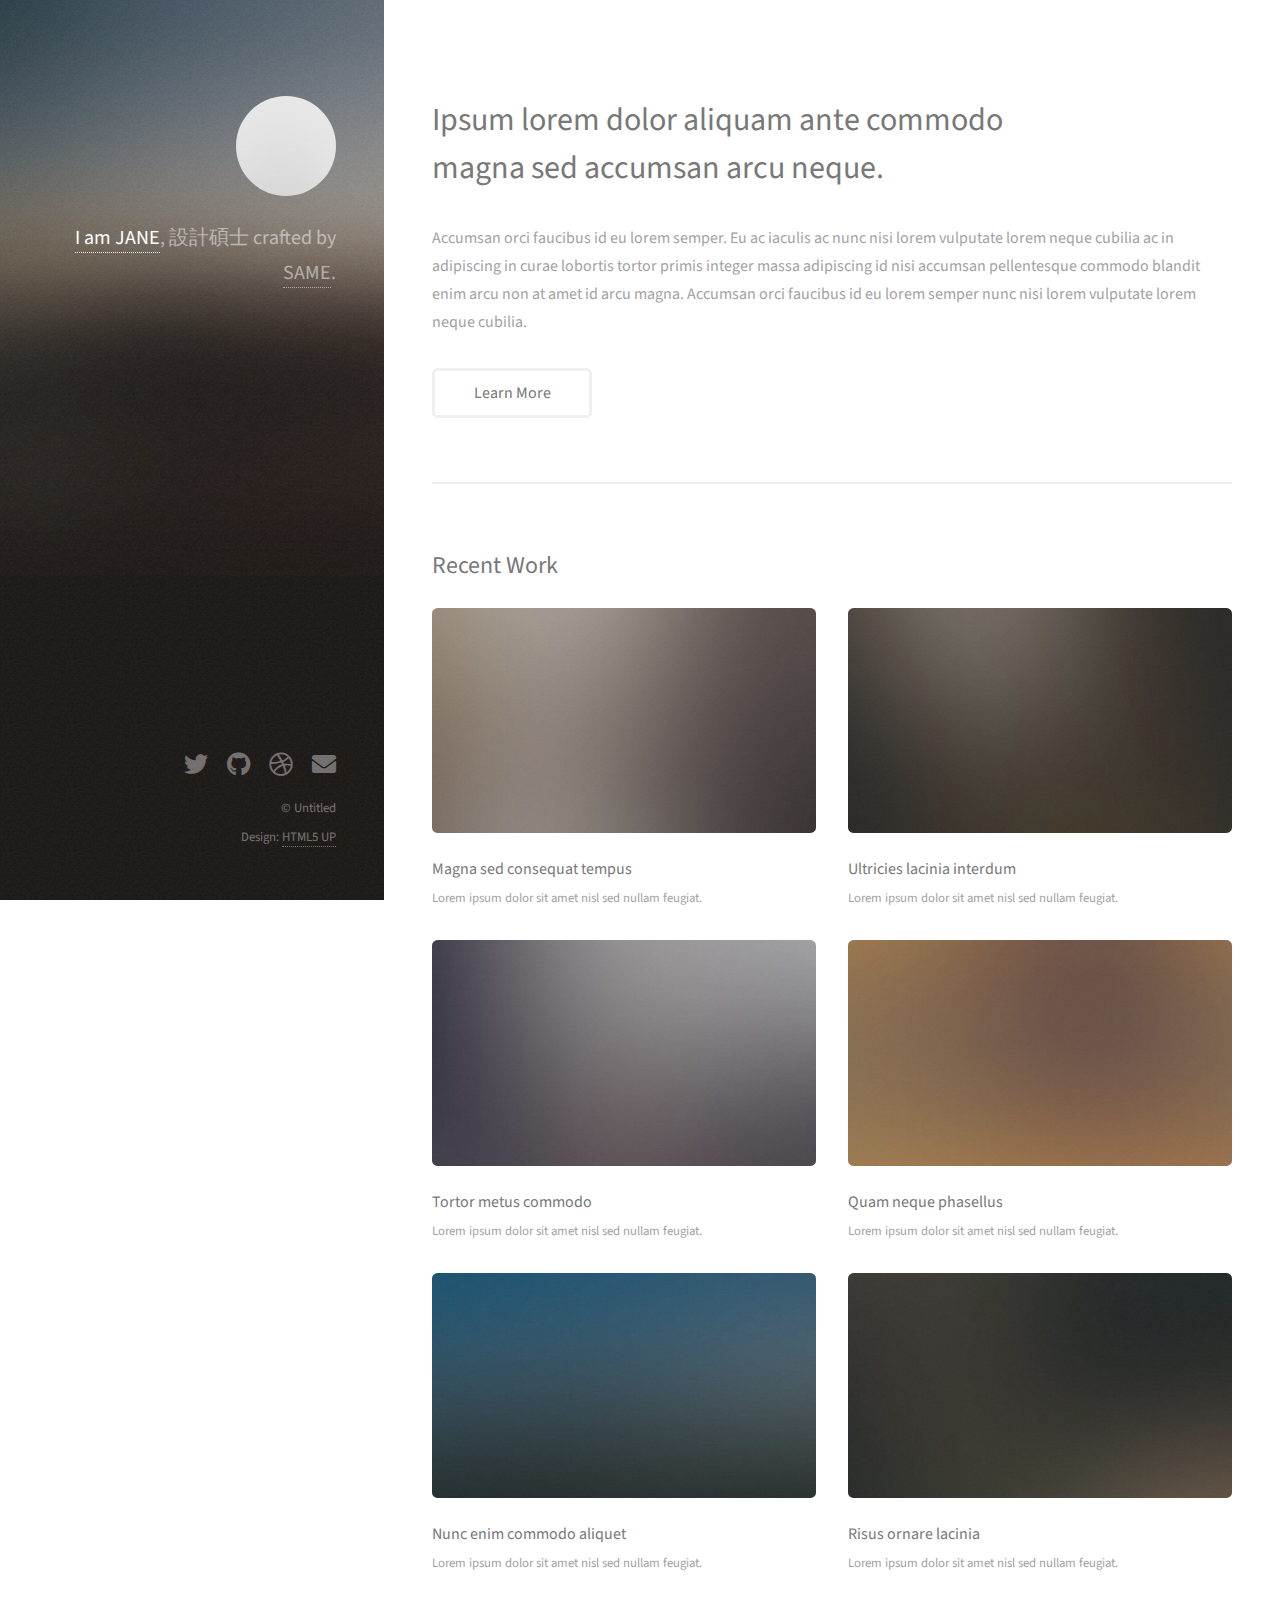
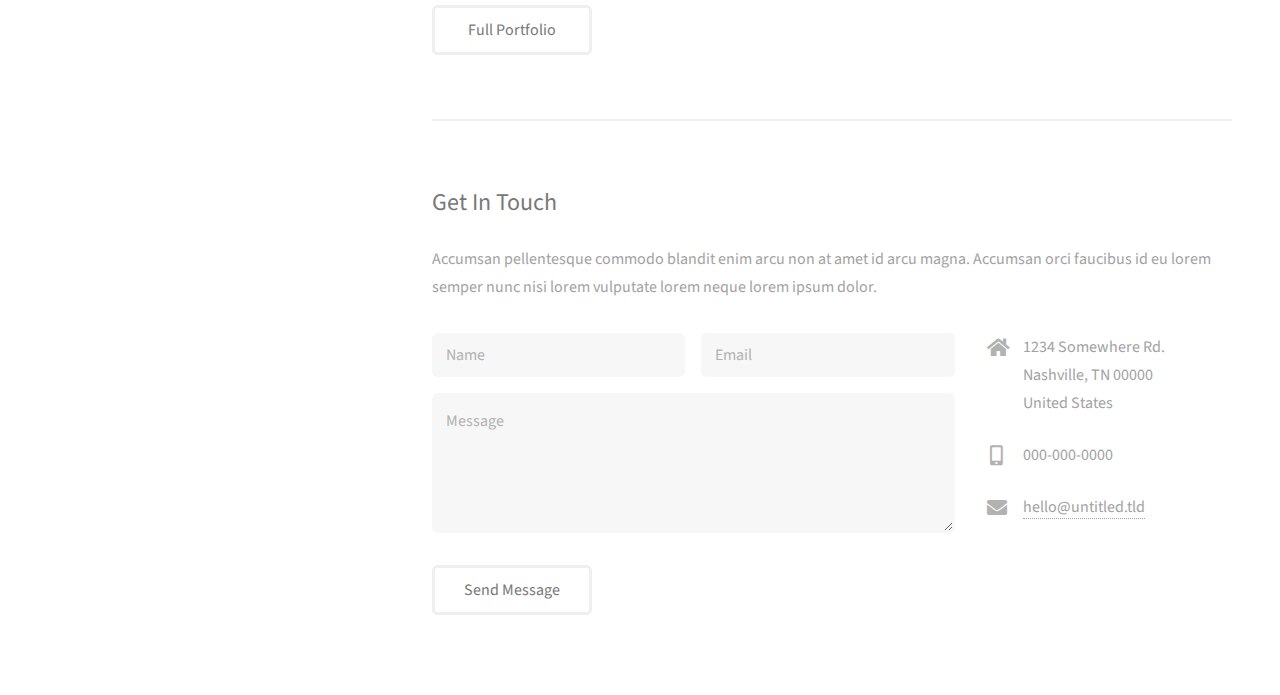
==== 1簡介/index.html @ b6feb7c6 "0620-6" ====
<!DOCTYPE HTML>
<!--
	Strata by HTML5 UP
	html5up.net | @ajlkn
	Free for personal and commercial use under the CCA 3.0 license (html5up.net/license)
-->
<html>
	<head>
		<title>Strata by HTML5 UP</title>
		<meta charset="utf-8" />
		<meta name="viewport" content="width=device-width, initial-scale=1, user-scalable=no" />
		<link rel="stylesheet" href="assets/css/main.css" />
	</head>
	<body class="is-preload">

		<!-- Header -->
			<header id="header">
				<div class="inner">
					<a href="#" class="image avatar"><img src="images/avatar.jpg" alt="" /></a>
					<h1><strong><a href="../1簡介.html">I am JANE</a></strong>, 設計碩士</br>
					
					crafted by <a href="http://html5up.net">SAME</a>.</h1>
				</div>
			</header>

		<!-- Main -->
			<div id="main">

				<!-- One -->
					<section id="one">
						<header class="major">
							<h2>Ipsum lorem dolor aliquam ante commodo<br />
							magna sed accumsan arcu neque.</h2>
						</header>
						<p>Accumsan orci faucibus id eu lorem semper. Eu ac iaculis ac nunc nisi lorem vulputate lorem neque cubilia ac in adipiscing in curae lobortis tortor primis integer massa adipiscing id nisi accumsan pellentesque commodo blandit enim arcu non at amet id arcu magna. Accumsan orci faucibus id eu lorem semper nunc nisi lorem vulputate lorem neque cubilia.</p>
						<ul class="actions">
							<li><a href="#" class="button">Learn More</a></li>
						</ul>
					</section>

				<!-- Two -->
					<section id="two">
						<h2>Recent Work</h2>
						<div class="row">
							<article class="col-6 col-12-xsmall work-item">
								<a href="images/fulls/01.jpg" class="image fit thumb"><img src="images/thumbs/01.jpg" alt="" /></a>
								<h3>Magna sed consequat tempus</h3>
								<p>Lorem ipsum dolor sit amet nisl sed nullam feugiat.</p>
							</article>
							<article class="col-6 col-12-xsmall work-item">
								<a href="images/fulls/02.jpg" class="image fit thumb"><img src="images/thumbs/02.jpg" alt="" /></a>
								<h3>Ultricies lacinia interdum</h3>
								<p>Lorem ipsum dolor sit amet nisl sed nullam feugiat.</p>
							</article>
							<article class="col-6 col-12-xsmall work-item">
								<a href="images/fulls/03.jpg" class="image fit thumb"><img src="images/thumbs/03.jpg" alt="" /></a>
								<h3>Tortor metus commodo</h3>
								<p>Lorem ipsum dolor sit amet nisl sed nullam feugiat.</p>
							</article>
							<article class="col-6 col-12-xsmall work-item">
								<a href="images/fulls/04.jpg" class="image fit thumb"><img src="images/thumbs/04.jpg" alt="" /></a>
								<h3>Quam neque phasellus</h3>
								<p>Lorem ipsum dolor sit amet nisl sed nullam feugiat.</p>
							</article>
							<article class="col-6 col-12-xsmall work-item">
								<a href="images/fulls/05.jpg" class="image fit thumb"><img src="images/thumbs/05.jpg" alt="" /></a>
								<h3>Nunc enim commodo aliquet</h3>
								<p>Lorem ipsum dolor sit amet nisl sed nullam feugiat.</p>
							</article>
							<article class="col-6 col-12-xsmall work-item">
								<a href="images/fulls/06.jpg" class="image fit thumb"><img src="images/thumbs/06.jpg" alt="" /></a>
								<h3>Risus ornare lacinia</h3>
								<p>Lorem ipsum dolor sit amet nisl sed nullam feugiat.</p>
							</article>
						</div>
						<ul class="actions">
							<li><a href="#" class="button">Full Portfolio</a></li>
						</ul>
					</section>

				<!-- Three -->
					<section id="three">
						<h2>Get In Touch</h2>
						<p>Accumsan pellentesque commodo blandit enim arcu non at amet id arcu magna. Accumsan orci faucibus id eu lorem semper nunc nisi lorem vulputate lorem neque lorem ipsum dolor.</p>
						<div class="row">
							<div class="col-8 col-12-small">
								<form method="post" action="#">
									<div class="row gtr-uniform gtr-50">
										<div class="col-6 col-12-xsmall"><input type="text" name="name" id="name" placeholder="Name" /></div>
										<div class="col-6 col-12-xsmall"><input type="email" name="email" id="email" placeholder="Email" /></div>
										<div class="col-12"><textarea name="message" id="message" placeholder="Message" rows="4"></textarea></div>
									</div>
								</form>
								<ul class="actions">
									<li><input type="submit" value="Send Message" /></li>
								</ul>
							</div>
							<div class="col-4 col-12-small">
								<ul class="labeled-icons">
									<li>
										<h3 class="icon solid fa-home"><span class="label">Address</span></h3>
										1234 Somewhere Rd.<br />
										Nashville, TN 00000<br />
										United States
									</li>
									<li>
										<h3 class="icon solid fa-mobile-alt"><span class="label">Phone</span></h3>
										000-000-0000
									</li>
									<li>
										<h3 class="icon solid fa-envelope"><span class="label">Email</span></h3>
										<a href="#">hello@untitled.tld</a>
									</li>
								</ul>
							</div>
						</div>
					</section>

				<!-- Four -->
				<!--
					<section id="four">
						<h2>Elements</h2>

						<section>
							<h4>Text</h4>
							<p>This is <b>bold</b> and this is <strong>strong</strong>. This is <i>italic</i> and this is <em>emphasized</em>.
							This is <sup>superscript</sup> text and this is <sub>subscript</sub> text.
							This is <u>underlined</u> and this is code: <code>for (;;) { ... }</code>. Finally, <a href="#">this is a link</a>.</p>
							<hr />
							<header>
								<h4>Heading with a Subtitle</h4>
								<p>Lorem ipsum dolor sit amet nullam id egestas urna aliquam</p>
							</header>
							<p>Nunc lacinia ante nunc ac lobortis. Interdum adipiscing gravida odio porttitor sem non mi integer non faucibus ornare mi ut ante amet placerat aliquet. Volutpat eu sed ante lacinia sapien lorem accumsan varius montes viverra nibh in adipiscing blandit tempus accumsan.</p>
							<header>
								<h5>Heading with a Subtitle</h5>
								<p>Lorem ipsum dolor sit amet nullam id egestas urna aliquam</p>
							</header>
							<p>Nunc lacinia ante nunc ac lobortis. Interdum adipiscing gravida odio porttitor sem non mi integer non faucibus ornare mi ut ante amet placerat aliquet. Volutpat eu sed ante lacinia sapien lorem accumsan varius montes viverra nibh in adipiscing blandit tempus accumsan.</p>
							<hr />
							<h2>Heading Level 2</h2>
							<h3>Heading Level 3</h3>
							<h4>Heading Level 4</h4>
							<h5>Heading Level 5</h5>
							<h6>Heading Level 6</h6>
							<hr />
							<h5>Blockquote</h5>
							<blockquote>Fringilla nisl. Donec accumsan interdum nisi, quis tincidunt felis sagittis eget tempus euismod. Vestibulum ante ipsum primis in faucibus vestibulum. Blandit adipiscing eu felis iaculis volutpat ac adipiscing accumsan faucibus. Vestibulum ante ipsum primis in faucibus lorem ipsum dolor sit amet nullam adipiscing eu felis.</blockquote>
							<h5>Preformatted</h5>
							<pre><code>i = 0;

while (!deck.isInOrder()) {
print 'Iteration ' + i;
deck.shuffle();
i++;
}

print 'It took ' + i + ' iterations to sort the deck.';</code></pre>
						</section>

						<section>
							<h4>Lists</h4>
							<div class="row">
								<div class="col-6 col-12-xsmall">
									<h5>Unordered</h5>
									<ul>
										<li>Dolor pulvinar etiam magna etiam.</li>
										<li>Sagittis adipiscing lorem eleifend.</li>
										<li>Felis enim feugiat dolore viverra.</li>
									</ul>
									<h5>Alternate</h5>
									<ul class="alt">
										<li>Dolor pulvinar etiam magna etiam.</li>
										<li>Sagittis adipiscing lorem eleifend.</li>
										<li>Felis enim feugiat dolore viverra.</li>
									</ul>
								</div>
								<div class="col-6 col-12-xsmall">
									<h5>Ordered</h5>
									<ol>
										<li>Dolor pulvinar etiam magna etiam.</li>
										<li>Etiam vel felis at lorem sed viverra.</li>
										<li>Felis enim feugiat dolore viverra.</li>
										<li>Dolor pulvinar etiam magna etiam.</li>
										<li>Etiam vel felis at lorem sed viverra.</li>
										<li>Felis enim feugiat dolore viverra.</li>
									</ol>
									<h5>Icons</h5>
									<ul class="icons">
										<li><a href="#" class="icon brands fa-twitter"><span class="label">Twitter</span></a></li>
										<li><a href="#" class="icon brands fa-facebook-f"><span class="label">Facebook</span></a></li>
										<li><a href="#" class="icon brands fa-instagram"><span class="label">Instagram</span></a></li>
										<li><a href="#" class="icon brands fa-github"><span class="label">Github</span></a></li>
										<li><a href="#" class="icon brands fa-dribbble"><span class="label">Dribbble</span></a></li>
										<li><a href="#" class="icon brands fa-tumblr"><span class="label">Tumblr</span></a></li>
									</ul>
								</div>
							</div>
							<h5>Actions</h5>
							<ul class="actions">
								<li><a href="#" class="button primary">Default</a></li>
								<li><a href="#" class="button">Default</a></li>
							</ul>
							<ul class="actions small">
								<li><a href="#" class="button primary small">Small</a></li>
								<li><a href="#" class="button small">Small</a></li>
							</ul>
							<div class="row">
								<div class="col-6 col-12-small">
									<ul class="actions stacked">
										<li><a href="#" class="button primary">Default</a></li>
										<li><a href="#" class="button">Default</a></li>
									</ul>
								</div>
								<div class="col-6 col-12-small">
									<ul class="actions stacked">
										<li><a href="#" class="button primary small">Small</a></li>
										<li><a href="#" class="button small">Small</a></li>
									</ul>
								</div>
								<div class="col-6 col-12-small">
									<ul class="actions stacked">
										<li><a href="#" class="button primary fit">Default</a></li>
										<li><a href="#" class="button fit">Default</a></li>
									</ul>
								</div>
								<div class="col-6 col-12-small">
									<ul class="actions stacked">
										<li><a href="#" class="button primary small fit">Small</a></li>
										<li><a href="#" class="button small fit">Small</a></li>
									</ul>
								</div>
							</div>
						</section>

						<section>
							<h4>Table</h4>
							<h5>Default</h5>
							<div class="table-wrapper">
								<table>
									<thead>
										<tr>
											<th>Name</th>
											<th>Description</th>
											<th>Price</th>
										</tr>
									</thead>
									<tbody>
										<tr>
											<td>Item One</td>
											<td>Ante turpis integer aliquet porttitor.</td>
											<td>29.99</td>
										</tr>
										<tr>
											<td>Item Two</td>
											<td>Vis ac commodo adipiscing arcu aliquet.</td>
											<td>19.99</td>
										</tr>
										<tr>
											<td>Item Three</td>
											<td> Morbi faucibus arcu accumsan lorem.</td>
											<td>29.99</td>
										</tr>
										<tr>
											<td>Item Four</td>
											<td>Vitae integer tempus condimentum.</td>
											<td>19.99</td>
										</tr>
										<tr>
											<td>Item Five</td>
											<td>Ante turpis integer aliquet porttitor.</td>
											<td>29.99</td>
										</tr>
									</tbody>
									<tfoot>
										<tr>
											<td colspan="2"></td>
											<td>100.00</td>
										</tr>
									</tfoot>
								</table>
							</div>

							<h5>Alternate</h5>
							<div class="table-wrapper">
								<table class="alt">
									<thead>
										<tr>
											<th>Name</th>
											<th>Description</th>
											<th>Price</th>
										</tr>
									</thead>
									<tbody>
										<tr>
											<td>Item One</td>
											<td>Ante turpis integer aliquet porttitor.</td>
											<td>29.99</td>
										</tr>
										<tr>
											<td>Item Two</td>
											<td>Vis ac commodo adipiscing arcu aliquet.</td>
											<td>19.99</td>
										</tr>
										<tr>
											<td>Item Three</td>
											<td> Morbi faucibus arcu accumsan lorem.</td>
											<td>29.99</td>
										</tr>
										<tr>
											<td>Item Four</td>
											<td>Vitae integer tempus condimentum.</td>
											<td>19.99</td>
										</tr>
										<tr>
											<td>Item Five</td>
											<td>Ante turpis integer aliquet porttitor.</td>
											<td>29.99</td>
										</tr>
									</tbody>
									<tfoot>
										<tr>
											<td colspan="2"></td>
											<td>100.00</td>
										</tr>
									</tfoot>
								</table>
							</div>
						</section>

						<section>
							<h4>Buttons</h4>
							<ul class="actions">
								<li><a href="#" class="button primary">Primary</a></li>
								<li><a href="#" class="button">Default</a></li>
							</ul>
							<ul class="actions">
								<li><a href="#" class="button large">Large</a></li>
								<li><a href="#" class="button">Default</a></li>
								<li><a href="#" class="button small">Small</a></li>
							</ul>
							<ul class="actions fit">
								<li><a href="#" class="button primary fit">Fit</a></li>
								<li><a href="#" class="button fit">Fit</a></li>
							</ul>
							<ul class="actions fit small">
								<li><a href="#" class="button primary fit small">Fit + Small</a></li>
								<li><a href="#" class="button fit small">Fit + Small</a></li>
							</ul>
							<ul class="actions">
								<li><a href="#" class="button primary icon solid fa-download">Icon</a></li>
								<li><a href="#" class="button icon solid fa-download">Icon</a></li>
							</ul>
							<ul class="actions">
								<li><span class="button primary disabled">Primary</span></li>
								<li><span class="button disabled">Default</span></li>
							</ul>
						</section>

						<section>
							<h4>Form</h4>
							<form method="post" action="#">
								<div class="row gtr-uniform gtr-50">
									<div class="col-6 col-12-xsmall">
										<input type="text" name="demo-name" id="demo-name" value="" placeholder="Name" />
									</div>
									<div class="col-6 col-12-xsmall">
										<input type="email" name="demo-email" id="demo-email" value="" placeholder="Email" />
									</div>
									<div class="col-12">
										<select name="demo-category" id="demo-category">
											<option value="">- Category -</option>
											<option value="1">Manufacturing</option>
											<option value="1">Shipping</option>
											<option value="1">Administration</option>
											<option value="1">Human Resources</option>
										</select>
									</div>
									<div class="col-4 col-12-small">
										<input type="radio" id="demo-priority-low" name="demo-priority" checked>
										<label for="demo-priority-low">Low Priority</label>
									</div>
									<div class="col-4 col-12-small">
										<input type="radio" id="demo-priority-normal" name="demo-priority">
										<label for="demo-priority-normal">Normal Priority</label>
									</div>
									<div class="col-4 col-12-small">
										<input type="radio" id="demo-priority-high" name="demo-priority">
										<label for="demo-priority-high">High Priority</label>
									</div>
									<div class="col-6 col-12-small">
										<input type="checkbox" id="demo-copy" name="demo-copy">
										<label for="demo-copy">Email me a copy of this message</label>
									</div>
									<div class="col-6 col-12-small">
										<input type="checkbox" id="demo-human" name="demo-human" checked>
										<label for="demo-human">I am a human and not a robot</label>
									</div>
									<div class="col-12">
										<textarea name="demo-message" id="demo-message" placeholder="Enter your message" rows="6"></textarea>
									</div>
									<div class="col-12">
										<ul class="actions">
											<li><input type="submit" value="Send Message" class="primary" /></li>
											<li><input type="reset" value="Reset" /></li>
										</ul>
									</div>
								</div>
							</form>
						</section>

						<section>
							<h4>Image</h4>
							<h5>Fit</h5>
							<div class="box alt">
								<div class="row gtr-50 gtr-uniform">
									<div class="col-12"><span class="image fit"><img src="images/fulls/05.jpg" alt="" /></span></div>
									<div class="col-4"><span class="image fit"><img src="images/thumbs/01.jpg" alt="" /></span></div>
									<div class="col-4"><span class="image fit"><img src="images/thumbs/02.jpg" alt="" /></span></div>
									<div class="col-4"><span class="image fit"><img src="images/thumbs/03.jpg" alt="" /></span></div>
									<div class="col-4"><span class="image fit"><img src="images/thumbs/04.jpg" alt="" /></span></div>
									<div class="col-4"><span class="image fit"><img src="images/thumbs/05.jpg" alt="" /></span></div>
									<div class="col-4"><span class="image fit"><img src="images/thumbs/06.jpg" alt="" /></span></div>
									<div class="col-4"><span class="image fit"><img src="images/thumbs/03.jpg" alt="" /></span></div>
									<div class="col-4"><span class="image fit"><img src="images/thumbs/02.jpg" alt="" /></span></div>
									<div class="col-4"><span class="image fit"><img src="images/thumbs/01.jpg" alt="" /></span></div>
								</div>
							</div>
							<h5>Left &amp; Right</h5>
							<p><span class="image left"><img src="images/avatar.jpg" alt="" /></span>Fringilla nisl. Donec accumsan interdum nisi, quis tincidunt felis sagittis eget. tempus euismod. Vestibulum ante ipsum primis in faucibus vestibulum. Blandit adipiscing eu felis iaculis volutpat ac adipiscing accumsan eu faucibus. Integer ac pellentesque praesent tincidunt felis sagittis eget. tempus euismod. Vestibulum ante ipsum primis in faucibus vestibulum. Blandit adipiscing eu felis iaculis volutpat ac adipiscing accumsan eu faucibus. Integer ac pellentesque praesent. Donec accumsan interdum nisi, quis tincidunt felis sagittis eget. tempus euismod. Vestibulum ante ipsum primis in faucibus vestibulum. Blandit adipiscing eu felis iaculis volutpat ac adipiscing accumsan eu faucibus. Integer ac pellentesque praesent tincidunt felis sagittis eget. tempus euismod. Vestibulum ante ipsum primis in faucibus vestibulum. Blandit adipiscing eu felis iaculis volutpat ac adipiscing accumsan eu faucibus. Integer ac pellentesque praesent.</p>
							<p><span class="image right"><img src="images/avatar.jpg" alt="" /></span>Fringilla nisl. Donec accumsan interdum nisi, quis tincidunt felis sagittis eget. tempus euismod. Vestibulum ante ipsum primis in faucibus vestibulum. Blandit adipiscing eu felis iaculis volutpat ac adipiscing accumsan eu faucibus. Integer ac pellentesque praesent tincidunt felis sagittis eget. tempus euismod. Vestibulum ante ipsum primis in faucibus vestibulum. Blandit adipiscing eu felis iaculis volutpat ac adipiscing accumsan eu faucibus. Integer ac pellentesque praesent. Donec accumsan interdum nisi, quis tincidunt felis sagittis eget. tempus euismod. Vestibulum ante ipsum primis in faucibus vestibulum. Blandit adipiscing eu felis iaculis volutpat ac adipiscing accumsan eu faucibus. Integer ac pellentesque praesent tincidunt felis sagittis eget. tempus euismod. Vestibulum ante ipsum primis in faucibus vestibulum. Blandit adipiscing eu felis iaculis volutpat ac adipiscing accumsan eu faucibus. Integer ac pellentesque praesent.</p>
						</section>

					</section>
				-->

			</div>

		<!-- Footer -->
			<footer id="footer">
				<div class="inner">
					<ul class="icons">
						<li><a href="#" class="icon brands fa-twitter"><span class="label">Twitter</span></a></li>
						<li><a href="#" class="icon brands fa-github"><span class="label">Github</span></a></li>
						<li><a href="#" class="icon brands fa-dribbble"><span class="label">Dribbble</span></a></li>
						<li><a href="#" class="icon solid fa-envelope"><span class="label">Email</span></a></li>
					</ul>
					<ul class="copyright">
						<li>&copy; Untitled</li><li>Design: <a href="http://html5up.net">HTML5 UP</a></li>
					</ul>
				</div>
			</footer>

		<!-- Scripts -->
			<script src="assets/js/jquery.min.js"></script>
			<script src="assets/js/jquery.poptrox.min.js"></script>
			<script src="assets/js/browser.min.js"></script>
			<script src="assets/js/breakpoints.min.js"></script>
			<script src="assets/js/util.js"></script>
			<script src="assets/js/main.js"></script>

	</body>
</html>
---- 1簡介/assets/css/main.css ----
@import url("fontawesome-all.min.css");
@import url("https://fonts.googleapis.com/css?family=Source+Sans+Pro:400,400italic");

/*
	Strata by HTML5 UP
	html5up.net | @ajlkn
	Free for personal and commercial use under the CCA 3.0 license (html5up.net/license)
*/

html, body, div, span, applet, object,
iframe, h1, h2, h3, h4, h5, h6, p, blockquote,
pre, a, abbr, acronym, address, big, cite,
code, del, dfn, em, img, ins, kbd, q, s, samp,
small, strike, strong, sub, sup, tt, var, b,
u, i, center, dl, dt, dd, ol, ul, li, fieldset,
form, label, legend, table, caption, tbody,
tfoot, thead, tr, th, td, article, aside,
canvas, details, embed, figure, figcaption,
footer, header, hgroup, menu, nav, output, ruby,
section, summary, time, mark, audio, video {
	margin: 0;
	padding: 0;
	border: 0;
	font-size: 100%;
	font: inherit;
	vertical-align: baseline;}

article, aside, details, figcaption, figure,
footer, header, hgroup, menu, nav, section {
	display: block;}

body {
	line-height: 1;
}

ol, ul {
	list-style: none;
}

blockquote, q {
	quotes: none;
}

	blockquote:before, blockquote:after, q:before, q:after {
		content: '';
		content: none;
	}

table {
	border-collapse: collapse;
	border-spacing: 0;
}

body {
	-webkit-text-size-adjust: none;
}

mark {
	background-color: transparent;
	color: inherit;
}

input::-moz-focus-inner {
	border: 0;
	padding: 0;
}

input, select, textarea {
	-moz-appearance: none;
	-webkit-appearance: none;
	-ms-appearance: none;
	appearance: none;
}

/* Basic */

	html {
		box-sizing: border-box;
	}

	*, *:before, *:after {
		box-sizing: inherit;
	}

	body {
		background: #fff;
	}

		body.is-preload *, body.is-preload *:before, body.is-preload *:after {
			-moz-animation: none !important;
			-webkit-animation: none !important;
			-ms-animation: none !important;
			animation: none !important;
			-moz-transition: none !important;
			-webkit-transition: none !important;
			-ms-transition: none !important;
			transition: none !important;
		}

	body, input, select, textarea {
		color: #a2a2a2;
		font-family: "Source Sans Pro", Helvetica, sans-serif;
		font-size: 16pt;
		font-weight: 400;
		line-height: 1.75em;
	}

	a {
		-moz-transition: color 0.2s ease-in-out, border-color 0.2s ease-in-out;
		-webkit-transition: color 0.2s ease-in-out, border-color 0.2s ease-in-out;
		-ms-transition: color 0.2s ease-in-out, border-color 0.2s ease-in-out;
		transition: color 0.2s ease-in-out, border-color 0.2s ease-in-out;
		border-bottom: dotted 1px;
		color: #49bf9d;
		text-decoration: none;
	}

		a:hover {
			border-bottom-color: transparent;
			color: #49bf9d !important;
			text-decoration: none;
		}

	strong, b {
		color: #787878;
		font-weight: 400;
	}

	em, i {
		font-style: italic;
	}

	p {
		margin: 0 0 2em 0;
	}

	h1, h2, h3, h4, h5, h6 {
		color: #787878;
		font-weight: 400;
		line-height: 1em;
		margin: 0 0 1em 0;
	}

		h1 a, h2 a, h3 a, h4 a, h5 a, h6 a {
			color: inherit;
			text-decoration: none;
		}

	h1 {
		font-size: 2em;
		line-height: 1.5em;
	}

	h2 {
		font-size: 1.5em;
		line-height: 1.5em;
	}

	h3 {
		font-size: 1.25em;
		line-height: 1.5em;
	}

	h4 {
		font-size: 1.1em;
		line-height: 1.5em;
	}

	h5 {
		font-size: 0.9em;
		line-height: 1.5em;
	}

	h6 {
		font-size: 0.7em;
		line-height: 1.5em;
	}

	sub {
		font-size: 0.8em;
		position: relative;
		top: 0.5em;
	}

	sup {
		font-size: 0.8em;
		position: relative;
		top: -0.5em;
	}

	hr {
		border: 0;
		border-bottom: solid 2px #efefef;
		margin: 2em 0;
	}

		hr.major {
			margin: 3em 0;
		}

	blockquote {
		border-left: solid 6px #efefef;
		font-style: italic;
		margin: 0 0 2em 0;
		padding: 0.5em 0 0.5em 1.5em;
	}

	code {
		background: #f7f7f7;
		border-radius: 0.35em;
		border: solid 2px #efefef;
		font-family: "Courier New", monospace;
		font-size: 0.9em;
		margin: 0 0.25em;
		padding: 0.25em 0.65em;
	}

	pre {
		-webkit-overflow-scrolling: touch;
		font-family: "Courier New", monospace;
		font-size: 0.9em;
		margin: 0 0 2em 0;
	}

		pre code {
			display: block;
			line-height: 1.75em;
			padding: 1em 1.5em;
			overflow-x: auto;
		}

	.align-left {
		text-align: left;
	}

	.align-center {
		text-align: center;
	}

	.align-right {
		text-align: right;
	}

/* Container */

	.container {
		margin: 0 auto;
		max-width: calc(100% - 4em);
		width: 100%;
	}

		.container.xsmall {
			width: 25%;
		}

		.container.small {
			width: 50%;
		}

		.container.medium {
			width: 75%;
		}

		.container.large {
			width: 125%;
		}

		.container.xlarge {
			width: 150%;
		}

		.container.max {
			width: 100%;
		}

		@media screen and (max-width: 980px) {

			.container {
				width: 100% !important;
				max-width: 100% !important;
			}

		}

		@media screen and (max-width: 480px) {

			.container {
				max-width: calc(100% - 3em);
			}

		}

/* Row */

	.row {
		display: flex;
		flex-wrap: wrap;
		box-sizing: border-box;
		align-items: stretch;
	}

		.row > * {
			box-sizing: border-box;
		}

		.row.gtr-uniform > * > :last-child {
			margin-bottom: 0;
		}

		.row.aln-left {
			justify-content: flex-start;
		}

		.row.aln-center {
			justify-content: center;
		}

		.row.aln-right {
			justify-content: flex-end;
		}

		.row.aln-top {
			align-items: flex-start;
		}

		.row.aln-middle {
			align-items: center;
		}

		.row.aln-bottom {
			align-items: flex-end;
		}

		.row > .imp {
			order: -1;
		}

		.row > .col-1 {
			width: 8.33333%;
		}

		.row > .off-1 {
			margin-left: 8.33333%;
		}

		.row > .col-2 {
			width: 16.66667%;
		}

		.row > .off-2 {
			margin-left: 16.66667%;
		}

		.row > .col-3 {
			width: 25%;
		}

		.row > .off-3 {
			margin-left: 25%;
		}

		.row > .col-4 {
			width: 33.33333%;
		}

		.row > .off-4 {
			margin-left: 33.33333%;
		}

		.row > .col-5 {
			width: 41.66667%;
		}

		.row > .off-5 {
			margin-left: 41.66667%;
		}

		.row > .col-6 {
			width: 50%;
		}

		.row > .off-6 {
			margin-left: 50%;
		}

		.row > .col-7 {
			width: 58.33333%;
		}

		.row > .off-7 {
			margin-left: 58.33333%;
		}

		.row > .col-8 {
			width: 66.66667%;
		}

		.row > .off-8 {
			margin-left: 66.66667%;
		}

		.row > .col-9 {
			width: 75%;
		}

		.row > .off-9 {
			margin-left: 75%;
		}

		.row > .col-10 {
			width: 83.33333%;
		}

		.row > .off-10 {
			margin-left: 83.33333%;
		}

		.row > .col-11 {
			width: 91.66667%;
		}

		.row > .off-11 {
			margin-left: 91.66667%;
		}

		.row > .col-12 {
			width: 100%;
		}

		.row > .off-12 {
			margin-left: 100%;
		}

		.row.gtr-0 {
			margin-top: 0;
			margin-left: 0em;
		}

			.row.gtr-0 > * {
				padding: 0 0 0 0em;
			}

			.row.gtr-0.gtr-uniform {
				margin-top: 0em;
			}

				.row.gtr-0.gtr-uniform > * {
					padding-top: 0em;
				}

		.row.gtr-25 {
			margin-top: 0;
			margin-left: -0.625em;
		}

			.row.gtr-25 > * {
				padding: 0 0 0 0.625em;
			}

			.row.gtr-25.gtr-uniform {
				margin-top: -0.625em;
			}

				.row.gtr-25.gtr-uniform > * {
					padding-top: 0.625em;
				}

		.row.gtr-50 {
			margin-top: 0;
			margin-left: -1.25em;
		}

			.row.gtr-50 > * {
				padding: 0 0 0 1.25em;
			}

			.row.gtr-50.gtr-uniform {
				margin-top: -1.25em;
			}

				.row.gtr-50.gtr-uniform > * {
					padding-top: 1.25em;
				}

		.row {
			margin-top: 0;
			margin-left: -2.5em;
		}

			.row > * {
				padding: 0 0 0 2.5em;
			}

			.row.gtr-uniform {
				margin-top: -2.5em;
			}

				.row.gtr-uniform > * {
					padding-top: 2.5em;
				}

		.row.gtr-150 {
			margin-top: 0;
			margin-left: -3.75em;
		}

			.row.gtr-150 > * {
				padding: 0 0 0 3.75em;
			}

			.row.gtr-150.gtr-uniform {
				margin-top: -3.75em;
			}

				.row.gtr-150.gtr-uniform > * {
					padding-top: 3.75em;
				}

		.row.gtr-200 {
			margin-top: 0;
			margin-left: -5em;
		}

			.row.gtr-200 > * {
				padding: 0 0 0 5em;
			}

			.row.gtr-200.gtr-uniform {
				margin-top: -5em;
			}

				.row.gtr-200.gtr-uniform > * {
					padding-top: 5em;
				}

		@media screen and (max-width: 1800px) {

			.row {
				display: flex;
				flex-wrap: wrap;
				box-sizing: border-box;
				align-items: stretch;
			}

				.row > * {
					box-sizing: border-box;
				}

				.row.gtr-uniform > * > :last-child {
					margin-bottom: 0;
				}

				.row.aln-left {
					justify-content: flex-start;
				}

				.row.aln-center {
					justify-content: center;
				}

				.row.aln-right {
					justify-content: flex-end;
				}

				.row.aln-top {
					align-items: flex-start;
				}

				.row.aln-middle {
					align-items: center;
				}

				.row.aln-bottom {
					align-items: flex-end;
				}

				.row > .imp-xlarge {
					order: -1;
				}

				.row > .col-1-xlarge {
					width: 8.33333%;
				}

				.row > .off-1-xlarge {
					margin-left: 8.33333%;
				}

				.row > .col-2-xlarge {
					width: 16.66667%;
				}

				.row > .off-2-xlarge {
					margin-left: 16.66667%;
				}

				.row > .col-3-xlarge {
					width: 25%;
				}

				.row > .off-3-xlarge {
					margin-left: 25%;
				}

				.row > .col-4-xlarge {
					width: 33.33333%;
				}

				.row > .off-4-xlarge {
					margin-left: 33.33333%;
				}

				.row > .col-5-xlarge {
					width: 41.66667%;
				}

				.row > .off-5-xlarge {
					margin-left: 41.66667%;
				}

				.row > .col-6-xlarge {
					width: 50%;
				}

				.row > .off-6-xlarge {
					margin-left: 50%;
				}

				.row > .col-7-xlarge {
					width: 58.33333%;
				}

				.row > .off-7-xlarge {
					margin-left: 58.33333%;
				}

				.row > .col-8-xlarge {
					width: 66.66667%;
				}

				.row > .off-8-xlarge {
					margin-left: 66.66667%;
				}

				.row > .col-9-xlarge {
					width: 75%;
				}

				.row > .off-9-xlarge {
					margin-left: 75%;
				}

				.row > .col-10-xlarge {
					width: 83.33333%;
				}

				.row > .off-10-xlarge {
					margin-left: 83.33333%;
				}

				.row > .col-11-xlarge {
					width: 91.66667%;
				}

				.row > .off-11-xlarge {
					margin-left: 91.66667%;
				}

				.row > .col-12-xlarge {
					width: 100%;
				}

				.row > .off-12-xlarge {
					margin-left: 100%;
				}

				.row.gtr-0 {
					margin-top: 0;
					margin-left: 0em;
				}

					.row.gtr-0 > * {
						padding: 0 0 0 0em;
					}

					.row.gtr-0.gtr-uniform {
						margin-top: 0em;
					}

						.row.gtr-0.gtr-uniform > * {
							padding-top: 0em;
						}

				.row.gtr-25 {
					margin-top: 0;
					margin-left: -0.625em;
				}

					.row.gtr-25 > * {
						padding: 0 0 0 0.625em;
					}

					.row.gtr-25.gtr-uniform {
						margin-top: -0.625em;
					}

						.row.gtr-25.gtr-uniform > * {
							padding-top: 0.625em;
						}

				.row.gtr-50 {
					margin-top: 0;
					margin-left: -1.25em;
				}

					.row.gtr-50 > * {
						padding: 0 0 0 1.25em;
					}

					.row.gtr-50.gtr-uniform {
						margin-top: -1.25em;
					}

						.row.gtr-50.gtr-uniform > * {
							padding-top: 1.25em;
						}

				.row {
					margin-top: 0;
					margin-left: -2.5em;
				}

					.row > * {
						padding: 0 0 0 2.5em;
					}

					.row.gtr-uniform {
						margin-top: -2.5em;
					}

						.row.gtr-uniform > * {
							padding-top: 2.5em;
						}

				.row.gtr-150 {
					margin-top: 0;
					margin-left: -3.75em;
				}

					.row.gtr-150 > * {
						padding: 0 0 0 3.75em;
					}

					.row.gtr-150.gtr-uniform {
						margin-top: -3.75em;
					}

						.row.gtr-150.gtr-uniform > * {
							padding-top: 3.75em;
						}

				.row.gtr-200 {
					margin-top: 0;
					margin-left: -5em;
				}

					.row.gtr-200 > * {
						padding: 0 0 0 5em;
					}

					.row.gtr-200.gtr-uniform {
						margin-top: -5em;
					}

						.row.gtr-200.gtr-uniform > * {
							padding-top: 5em;
						}

		}

		@media screen and (max-width: 1280px) {

			.row {
				display: flex;
				flex-wrap: wrap;
				box-sizing: border-box;
				align-items: stretch;
			}

				.row > * {
					box-sizing: border-box;
				}

				.row.gtr-uniform > * > :last-child {
					margin-bottom: 0;
				}

				.row.aln-left {
					justify-content: flex-start;
				}

				.row.aln-center {
					justify-content: center;
				}

				.row.aln-right {
					justify-content: flex-end;
				}

				.row.aln-top {
					align-items: flex-start;
				}

				.row.aln-middle {
					align-items: center;
				}

				.row.aln-bottom {
					align-items: flex-end;
				}

				.row > .imp-large {
					order: -1;
				}

				.row > .col-1-large {
					width: 8.33333%;
				}

				.row > .off-1-large {
					margin-left: 8.33333%;
				}

				.row > .col-2-large {
					width: 16.66667%;
				}

				.row > .off-2-large {
					margin-left: 16.66667%;
				}

				.row > .col-3-large {
					width: 25%;
				}

				.row > .off-3-large {
					margin-left: 25%;
				}

				.row > .col-4-large {
					width: 33.33333%;
				}

				.row > .off-4-large {
					margin-left: 33.33333%;
				}

				.row > .col-5-large {
					width: 41.66667%;
				}

				.row > .off-5-large {
					margin-left: 41.66667%;
				}

				.row > .col-6-large {
					width: 50%;
				}

				.row > .off-6-large {
					margin-left: 50%;
				}

				.row > .col-7-large {
					width: 58.33333%;
				}

				.row > .off-7-large {
					margin-left: 58.33333%;
				}

				.row > .col-8-large {
					width: 66.66667%;
				}

				.row > .off-8-large {
					margin-left: 66.66667%;
				}

				.row > .col-9-large {
					width: 75%;
				}

				.row > .off-9-large {
					margin-left: 75%;
				}

				.row > .col-10-large {
					width: 83.33333%;
				}

				.row > .off-10-large {
					margin-left: 83.33333%;
				}

				.row > .col-11-large {
					width: 91.66667%;
				}

				.row > .off-11-large {
					margin-left: 91.66667%;
				}

				.row > .col-12-large {
					width: 100%;
				}

				.row > .off-12-large {
					margin-left: 100%;
				}

				.row.gtr-0 {
					margin-top: 0;
					margin-left: 0em;
				}

					.row.gtr-0 > * {
						padding: 0 0 0 0em;
					}

					.row.gtr-0.gtr-uniform {
						margin-top: 0em;
					}

						.row.gtr-0.gtr-uniform > * {
							padding-top: 0em;
						}

				.row.gtr-25 {
					margin-top: 0;
					margin-left: -0.5em;
				}

					.row.gtr-25 > * {
						padding: 0 0 0 0.5em;
					}

					.row.gtr-25.gtr-uniform {
						margin-top: -0.5em;
					}

						.row.gtr-25.gtr-uniform > * {
							padding-top: 0.5em;
						}

				.row.gtr-50 {
					margin-top: 0;
					margin-left: -1em;
				}

					.row.gtr-50 > * {
						padding: 0 0 0 1em;
					}

					.row.gtr-50.gtr-uniform {
						margin-top: -1em;
					}

						.row.gtr-50.gtr-uniform > * {
							padding-top: 1em;
						}

				.row {
					margin-top: 0;
					margin-left: -2em;
				}

					.row > * {
						padding: 0 0 0 2em;
					}

					.row.gtr-uniform {
						margin-top: -2em;
					}

						.row.gtr-uniform > * {
							padding-top: 2em;
						}

				.row.gtr-150 {
					margin-top: 0;
					margin-left: -3em;
				}

					.row.gtr-150 > * {
						padding: 0 0 0 3em;
					}

					.row.gtr-150.gtr-uniform {
						margin-top: -3em;
					}

						.row.gtr-150.gtr-uniform > * {
							padding-top: 3em;
						}

				.row.gtr-200 {
					margin-top: 0;
					margin-left: -4em;
				}

					.row.gtr-200 > * {
						padding: 0 0 0 4em;
					}

					.row.gtr-200.gtr-uniform {
						margin-top: -4em;
					}

						.row.gtr-200.gtr-uniform > * {
							padding-top: 4em;
						}

		}

		@media screen and (max-width: 980px) {

			.row {
				display: flex;
				flex-wrap: wrap;
				box-sizing: border-box;
				align-items: stretch;
			}

				.row > * {
					box-sizing: border-box;
				}

				.row.gtr-uniform > * > :last-child {
					margin-bottom: 0;
				}

				.row.aln-left {
					justify-content: flex-start;
				}

				.row.aln-center {
					justify-content: center;
				}

				.row.aln-right {
					justify-content: flex-end;
				}

				.row.aln-top {
					align-items: flex-start;
				}

				.row.aln-middle {
					align-items: center;
				}

				.row.aln-bottom {
					align-items: flex-end;
				}

				.row > .imp-medium {
					order: -1;
				}

				.row > .col-1-medium {
					width: 8.33333%;
				}

				.row > .off-1-medium {
					margin-left: 8.33333%;
				}

				.row > .col-2-medium {
					width: 16.66667%;
				}

				.row > .off-2-medium {
					margin-left: 16.66667%;
				}

				.row > .col-3-medium {
					width: 25%;
				}

				.row > .off-3-medium {
					margin-left: 25%;
				}

				.row > .col-4-medium {
					width: 33.33333%;
				}

				.row > .off-4-medium {
					margin-left: 33.33333%;
				}

				.row > .col-5-medium {
					width: 41.66667%;
				}

				.row > .off-5-medium {
					margin-left: 41.66667%;
				}

				.row > .col-6-medium {
					width: 50%;
				}

				.row > .off-6-medium {
					margin-left: 50%;
				}

				.row > .col-7-medium {
					width: 58.33333%;
				}

				.row > .off-7-medium {
					margin-left: 58.33333%;
				}

				.row > .col-8-medium {
					width: 66.66667%;
				}

				.row > .off-8-medium {
					margin-left: 66.66667%;
				}

				.row > .col-9-medium {
					width: 75%;
				}

				.row > .off-9-medium {
					margin-left: 75%;
				}

				.row > .col-10-medium {
					width: 83.33333%;
				}

				.row > .off-10-medium {
					margin-left: 83.33333%;
				}

				.row > .col-11-medium {
					width: 91.66667%;
				}

				.row > .off-11-medium {
					margin-left: 91.66667%;
				}

				.row > .col-12-medium {
					width: 100%;
				}

				.row > .off-12-medium {
					margin-left: 100%;
				}

				.row.gtr-0 {
					margin-top: 0;
					margin-left: 0em;
				}

					.row.gtr-0 > * {
						padding: 0 0 0 0em;
					}

					.row.gtr-0.gtr-uniform {
						margin-top: 0em;
					}

						.row.gtr-0.gtr-uniform > * {
							padding-top: 0em;
						}

				.row.gtr-25 {
					margin-top: 0;
					margin-left: -0.5em;
				}

					.row.gtr-25 > * {
						padding: 0 0 0 0.5em;
					}

					.row.gtr-25.gtr-uniform {
						margin-top: -0.5em;
					}

						.row.gtr-25.gtr-uniform > * {
							padding-top: 0.5em;
						}

				.row.gtr-50 {
					margin-top: 0;
					margin-left: -1em;
				}

					.row.gtr-50 > * {
						padding: 0 0 0 1em;
					}

					.row.gtr-50.gtr-uniform {
						margin-top: -1em;
					}

						.row.gtr-50.gtr-uniform > * {
							padding-top: 1em;
						}

				.row {
					margin-top: 0;
					margin-left: -2em;
				}

					.row > * {
						padding: 0 0 0 2em;
					}

					.row.gtr-uniform {
						margin-top: -2em;
					}

						.row.gtr-uniform > * {
							padding-top: 2em;
						}

				.row.gtr-150 {
					margin-top: 0;
					margin-left: -3em;
				}

					.row.gtr-150 > * {
						padding: 0 0 0 3em;
					}

					.row.gtr-150.gtr-uniform {
						margin-top: -3em;
					}

						.row.gtr-150.gtr-uniform > * {
							padding-top: 3em;
						}

				.row.gtr-200 {
					margin-top: 0;
					margin-left: -4em;
				}

					.row.gtr-200 > * {
						padding: 0 0 0 4em;
					}

					.row.gtr-200.gtr-uniform {
						margin-top: -4em;
					}

						.row.gtr-200.gtr-uniform > * {
							padding-top: 4em;
						}

		}

		@media screen and (max-width: 736px) {

			.row {
				display: flex;
				flex-wrap: wrap;
				box-sizing: border-box;
				align-items: stretch;
			}

				.row > * {
					box-sizing: border-box;
				}

				.row.gtr-uniform > * > :last-child {
					margin-bottom: 0;
				}

				.row.aln-left {
					justify-content: flex-start;
				}

				.row.aln-center {
					justify-content: center;
				}

				.row.aln-right {
					justify-content: flex-end;
				}

				.row.aln-top {
					align-items: flex-start;
				}

				.row.aln-middle {
					align-items: center;
				}

				.row.aln-bottom {
					align-items: flex-end;
				}

				.row > .imp-small {
					order: -1;
				}

				.row > .col-1-small {
					width: 8.33333%;
				}

				.row > .off-1-small {
					margin-left: 8.33333%;
				}

				.row > .col-2-small {
					width: 16.66667%;
				}

				.row > .off-2-small {
					margin-left: 16.66667%;
				}

				.row > .col-3-small {
					width: 25%;
				}

				.row > .off-3-small {
					margin-left: 25%;
				}

				.row > .col-4-small {
					width: 33.33333%;
				}

				.row > .off-4-small {
					margin-left: 33.33333%;
				}

				.row > .col-5-small {
					width: 41.66667%;
				}

				.row > .off-5-small {
					margin-left: 41.66667%;
				}

				.row > .col-6-small {
					width: 50%;
				}

				.row > .off-6-small {
					margin-left: 50%;
				}

				.row > .col-7-small {
					width: 58.33333%;
				}

				.row > .off-7-small {
					margin-left: 58.33333%;
				}

				.row > .col-8-small {
					width: 66.66667%;
				}

				.row > .off-8-small {
					margin-left: 66.66667%;
				}

				.row > .col-9-small {
					width: 75%;
				}

				.row > .off-9-small {
					margin-left: 75%;
				}

				.row > .col-10-small {
					width: 83.33333%;
				}

				.row > .off-10-small {
					margin-left: 83.33333%;
				}

				.row > .col-11-small {
					width: 91.66667%;
				}

				.row > .off-11-small {
					margin-left: 91.66667%;
				}

				.row > .col-12-small {
					width: 100%;
				}

				.row > .off-12-small {
					margin-left: 100%;
				}

				.row.gtr-0 {
					margin-top: 0;
					margin-left: 0em;
				}

					.row.gtr-0 > * {
						padding: 0 0 0 0em;
					}

					.row.gtr-0.gtr-uniform {
						margin-top: 0em;
					}

						.row.gtr-0.gtr-uniform > * {
							padding-top: 0em;
						}

				.row.gtr-25 {
					margin-top: 0;
					margin-left: -0.375em;
				}

					.row.gtr-25 > * {
						padding: 0 0 0 0.375em;
					}

					.row.gtr-25.gtr-uniform {
						margin-top: -0.375em;
					}

						.row.gtr-25.gtr-uniform > * {
							padding-top: 0.375em;
						}

				.row.gtr-50 {
					margin-top: 0;
					margin-left: -0.75em;
				}

					.row.gtr-50 > * {
						padding: 0 0 0 0.75em;
					}

					.row.gtr-50.gtr-uniform {
						margin-top: -0.75em;
					}

						.row.gtr-50.gtr-uniform > * {
							padding-top: 0.75em;
						}

				.row {
					margin-top: 0;
					margin-left: -1.5em;
				}

					.row > * {
						padding: 0 0 0 1.5em;
					}

					.row.gtr-uniform {
						margin-top: -1.5em;
					}

						.row.gtr-uniform > * {
							padding-top: 1.5em;
						}

				.row.gtr-150 {
					margin-top: 0;
					margin-left: -2.25em;
				}

					.row.gtr-150 > * {
						padding: 0 0 0 2.25em;
					}

					.row.gtr-150.gtr-uniform {
						margin-top: -2.25em;
					}

						.row.gtr-150.gtr-uniform > * {
							padding-top: 2.25em;
						}

				.row.gtr-200 {
					margin-top: 0;
					margin-left: -3em;
				}

					.row.gtr-200 > * {
						padding: 0 0 0 3em;
					}

					.row.gtr-200.gtr-uniform {
						margin-top: -3em;
					}

						.row.gtr-200.gtr-uniform > * {
							padding-top: 3em;
						}

		}

		@media screen and (max-width: 480px) {

			.row {
				display: flex;
				flex-wrap: wrap;
				box-sizing: border-box;
				align-items: stretch;
			}

				.row > * {
					box-sizing: border-box;
				}

				.row.gtr-uniform > * > :last-child {
					margin-bottom: 0;
				}

				.row.aln-left {
					justify-content: flex-start;
				}

				.row.aln-center {
					justify-content: center;
				}

				.row.aln-right {
					justify-content: flex-end;
				}

				.row.aln-top {
					align-items: flex-start;
				}

				.row.aln-middle {
					align-items: center;
				}

				.row.aln-bottom {
					align-items: flex-end;
				}

				.row > .imp-xsmall {
					order: -1;
				}

				.row > .col-1-xsmall {
					width: 8.33333%;
				}

				.row > .off-1-xsmall {
					margin-left: 8.33333%;
				}

				.row > .col-2-xsmall {
					width: 16.66667%;
				}

				.row > .off-2-xsmall {
					margin-left: 16.66667%;
				}

				.row > .col-3-xsmall {
					width: 25%;
				}

				.row > .off-3-xsmall {
					margin-left: 25%;
				}

				.row > .col-4-xsmall {
					width: 33.33333%;
				}

				.row > .off-4-xsmall {
					margin-left: 33.33333%;
				}

				.row > .col-5-xsmall {
					width: 41.66667%;
				}

				.row > .off-5-xsmall {
					margin-left: 41.66667%;
				}

				.row > .col-6-xsmall {
					width: 50%;
				}

				.row > .off-6-xsmall {
					margin-left: 50%;
				}

				.row > .col-7-xsmall {
					width: 58.33333%;
				}

				.row > .off-7-xsmall {
					margin-left: 58.33333%;
				}

				.row > .col-8-xsmall {
					width: 66.66667%;
				}

				.row > .off-8-xsmall {
					margin-left: 66.66667%;
				}

				.row > .col-9-xsmall {
					width: 75%;
				}

				.row > .off-9-xsmall {
					margin-left: 75%;
				}

				.row > .col-10-xsmall {
					width: 83.33333%;
				}

				.row > .off-10-xsmall {
					margin-left: 83.33333%;
				}

				.row > .col-11-xsmall {
					width: 91.66667%;
				}

				.row > .off-11-xsmall {
					margin-left: 91.66667%;
				}

				.row > .col-12-xsmall {
					width: 100%;
				}

				.row > .off-12-xsmall {
					margin-left: 100%;
				}

				.row.gtr-0 {
					margin-top: 0;
					margin-left: 0em;
				}

					.row.gtr-0 > * {
						padding: 0 0 0 0em;
					}

					.row.gtr-0.gtr-uniform {
						margin-top: 0em;
					}

						.row.gtr-0.gtr-uniform > * {
							padding-top: 0em;
						}

				.row.gtr-25 {
					margin-top: 0;
					margin-left: -0.375em;
				}

					.row.gtr-25 > * {
						padding: 0 0 0 0.375em;
					}

					.row.gtr-25.gtr-uniform {
						margin-top: -0.375em;
					}

						.row.gtr-25.gtr-uniform > * {
							padding-top: 0.375em;
						}

				.row.gtr-50 {
					margin-top: 0;
					margin-left: -0.75em;
				}

					.row.gtr-50 > * {
						padding: 0 0 0 0.75em;
					}

					.row.gtr-50.gtr-uniform {
						margin-top: -0.75em;
					}

						.row.gtr-50.gtr-uniform > * {
							padding-top: 0.75em;
						}

				.row {
					margin-top: 0;
					margin-left: -1.5em;
				}

					.row > * {
						padding: 0 0 0 1.5em;
					}

					.row.gtr-uniform {
						margin-top: -1.5em;
					}

						.row.gtr-uniform > * {
							padding-top: 1.5em;
						}

				.row.gtr-150 {
					margin-top: 0;
					margin-left: -2.25em;
				}

					.row.gtr-150 > * {
						padding: 0 0 0 2.25em;
					}

					.row.gtr-150.gtr-uniform {
						margin-top: -2.25em;
					}

						.row.gtr-150.gtr-uniform > * {
							padding-top: 2.25em;
						}

				.row.gtr-200 {
					margin-top: 0;
					margin-left: -3em;
				}

					.row.gtr-200 > * {
						padding: 0 0 0 3em;
					}

					.row.gtr-200.gtr-uniform {
						margin-top: -3em;
					}

						.row.gtr-200.gtr-uniform > * {
							padding-top: 3em;
						}

		}

/* Section/Article */

	section.special, article.special {
		text-align: center;
	}

	header p {
		color: #b2b2b2;
		position: relative;
		margin: 0 0 1.5em 0;
	}

	header h2 + p {
		font-size: 1.25em;
		margin-top: -1em;
		line-height: 1.5em;
	}

	header h3 + p {
		font-size: 1.1em;
		margin-top: -0.8em;
		line-height: 1.5em;
	}

	header h4 + p,
	header h5 + p,
	header h6 + p {
		font-size: 0.9em;
		margin-top: -0.6em;
		line-height: 1.5em;
	}

	header.major h2 {
		font-size: 2em;
	}

/* Form */

	form {
		margin: 0 0 2em 0;
	}

	label {
		color: #787878;
		display: block;
		font-size: 0.9em;
		font-weight: 400;
		margin: 0 0 1em 0;
	}

	input[type="text"],
	input[type="password"],
	input[type="email"],
	select,
	textarea {
		-moz-appearance: none;
		-webkit-appearance: none;
		-ms-appearance: none;
		appearance: none;
		background: #f7f7f7;
		border-radius: 0.35em;
		border: solid 2px transparent;
		color: inherit;
		display: block;
		outline: 0;
		padding: 0 0.75em;
		text-decoration: none;
		width: 100%;
	}

		input[type="text"]:invalid,
		input[type="password"]:invalid,
		input[type="email"]:invalid,
		select:invalid,
		textarea:invalid {
			box-shadow: none;
		}

		input[type="text"]:focus,
		input[type="password"]:focus,
		input[type="email"]:focus,
		select:focus,
		textarea:focus {
			border-color: #49bf9d;
		}

	select {
		background-image: url("data:image/svg+xml;charset=utf8,%3Csvg xmlns='http://www.w3.org/2000/svg' width='40' height='40' preserveAspectRatio='none' viewBox='0 0 40 40'%3E%3Cpath d='M9.4,12.3l10.4,10.4l10.4-10.4c0.2-0.2,0.5-0.4,0.9-0.4c0.3,0,0.6,0.1,0.9,0.4l3.3,3.3c0.2,0.2,0.4,0.5,0.4,0.9 c0,0.4-0.1,0.6-0.4,0.9L20.7,31.9c-0.2,0.2-0.5,0.4-0.9,0.4c-0.3,0-0.6-0.1-0.9-0.4L4.3,17.3c-0.2-0.2-0.4-0.5-0.4-0.9 c0-0.4,0.1-0.6,0.4-0.9l3.3-3.3c0.2-0.2,0.5-0.4,0.9-0.4S9.1,12.1,9.4,12.3z' fill='%23dfdfdf' /%3E%3C/svg%3E");
		background-size: 1.25rem;
		background-repeat: no-repeat;
		background-position: calc(100% - 1rem) center;
		height: 2.75em;
		padding-right: 2.75em;
		text-overflow: ellipsis;
	}

		select option {
			color: #787878;
			background: #fff;
		}

		select:focus::-ms-value {
			background-color: transparent;
		}

		select::-ms-expand {
			display: none;
		}

	input[type="text"],
	input[type="password"],
	input[type="email"],
	select {
		height: 2.75em;
	}

	textarea {
		padding: 0.75em;
	}

	input[type="checkbox"],
	input[type="radio"] {
		-moz-appearance: none;
		-webkit-appearance: none;
		-ms-appearance: none;
		appearance: none;
		display: block;
		float: left;
		margin-right: -2em;
		opacity: 0;
		width: 1em;
		z-index: -1;
	}

		input[type="checkbox"] + label,
		input[type="radio"] + label {
			text-decoration: none;
			color: #a2a2a2;
			cursor: pointer;
			display: inline-block;
			font-size: 1em;
			font-weight: 400;
			padding-left: 2.4em;
			padding-right: 0.75em;
			position: relative;
		}

			input[type="checkbox"] + label:before,
			input[type="radio"] + label:before {
				-moz-osx-font-smoothing: grayscale;
				-webkit-font-smoothing: antialiased;
				display: inline-block;
				font-style: normal;
				font-variant: normal;
				text-rendering: auto;
				line-height: 1;
				text-transform: none !important;
				font-family: 'Font Awesome 5 Free';
				font-weight: 900;
			}

			input[type="checkbox"] + label:before,
			input[type="radio"] + label:before {
				background: #f7f7f7;
				border-radius: 0.35em;
				border: solid 2px transparent;
				content: '';
				display: inline-block;
				font-size: 0.8em;
				height: 2.0625em;
				left: 0;
				line-height: 1.85625em;
				position: absolute;
				text-align: center;
				top: 0;
				width: 2.0625em;
			}

		input[type="checkbox"]:checked + label:before,
		input[type="radio"]:checked + label:before {
			background: #787878;
			border-color: #787878;
			color: #fff;
			content: '\f00c';
		}

		input[type="checkbox"]:focus + label:before,
		input[type="radio"]:focus + label:before {
			border-color: #49bf9d;
		}

	input[type="checkbox"] + label:before {
		border-radius: 0.35em;
	}

	input[type="radio"] + label:before {
		border-radius: 100%;
	}

	::-webkit-input-placeholder {
		color: #b2b2b2 !important;
		opacity: 1.0;
	}

	:-moz-placeholder {
		color: #b2b2b2 !important;
		opacity: 1.0;
	}

	::-moz-placeholder {
		color: #b2b2b2 !important;
		opacity: 1.0;
	}

	:-ms-input-placeholder {
		color: #b2b2b2 !important;
		opacity: 1.0;
	}

/* Box */

	.box {
		border-radius: 0.35em;
		border: solid 2px #efefef;
		margin-bottom: 2em;
		padding: 1.5em;
	}

		.box > :last-child,
		.box > :last-child > :last-child,
		.box > :last-child > :last-child > :last-child {
			margin-bottom: 0;
		}

		.box.alt {
			border: 0;
			border-radius: 0;
			padding: 0;
		}

/* Icon */

	.icon {
		text-decoration: none;
		border-bottom: none;
		position: relative;
	}

		.icon:before {
			-moz-osx-font-smoothing: grayscale;
			-webkit-font-smoothing: antialiased;
			display: inline-block;
			font-style: normal;
			font-variant: normal;
			text-rendering: auto;
			line-height: 1;
			text-transform: none !important;
			font-family: 'Font Awesome 5 Free';
			font-weight: 400;
		}

		.icon > .label {
			display: none;
		}

		.icon:before {
			line-height: inherit;
		}

		.icon.solid:before {
			font-weight: 900;
		}

		.icon.brands:before {
			font-family: 'Font Awesome 5 Brands';
		}

/* Image */

	.image {
		border-radius: 0.35em;
		border: 0;
		display: inline-block;
		position: relative;
	}

		.image:before {
			-moz-transition: opacity 0.2s ease-in-out;
			-webkit-transition: opacity 0.2s ease-in-out;
			-ms-transition: opacity 0.2s ease-in-out;
			transition: opacity 0.2s ease-in-out;
			background: url("images/overlay.png");
			border-radius: 0.35em;
			content: '';
			display: block;
			height: 100%;
			left: 0;
			opacity: 0.5;
			position: absolute;
			top: 0;
			width: 100%;
		}

		.image.thumb {
			text-align: center;
		}

			.image.thumb:after {
				-moz-transition: opacity 0.2s ease-in-out;
				-webkit-transition: opacity 0.2s ease-in-out;
				-ms-transition: opacity 0.2s ease-in-out;
				transition: opacity 0.2s ease-in-out;
				border-radius: 0.35em;
				border: solid 3px rgba(255, 255, 255, 0.5);
				color: #fff;
				content: 'View';
				display: inline-block;
				font-size: 0.8em;
				font-weight: 400;
				left: 50%;
				line-height: 2.25em;
				margin: -1.25em 0 0 -3em;
				opacity: 0;
				padding: 0 1.5em;
				position: absolute;
				text-align: center;
				text-decoration: none;
				top: 50%;
				white-space: nowrap;
			}

			.image.thumb:hover:after {
				opacity: 1.0;
			}

			.image.thumb:hover:before {
				background: url("images/overlay.png"), url("images/overlay.png");
				opacity: 1.0;
			}

		.image img {
			border-radius: 0.35em;
			display: block;
		}

		.image.left {
			float: left;
			margin: 0 1.5em 1em 0;
			top: 0.25em;
		}

		.image.right {
			float: right;
			margin: 0 0 1em 1.5em;
			top: 0.25em;
		}

		.image.left, .image.right {
			max-width: 40%;
		}

			.image.left img, .image.right img {
				width: 100%;
			}

		.image.fit {
			display: block;
			margin: 0 0 2em 0;
			width: 100%;
		}

			.image.fit img {
				width: 100%;
			}

		.image.avatar {
			border-radius: 100%;
		}

			.image.avatar:before {
				display: none;
			}

			.image.avatar img {
				border-radius: 100%;
				width: 100%;
			}

/* List */

	ol {
		list-style: decimal;
		margin: 0 0 2em 0;
		padding-left: 1.25em;
	}

		ol li {
			padding-left: 0.25em;
		}

	ul {
		list-style: disc;
		margin: 0 0 2em 0;
		padding-left: 1em;
	}

		ul li {
			padding-left: 0.5em;
		}

		ul.alt {
			list-style: none;
			padding-left: 0;
		}

			ul.alt li {
				border-top: solid 2px #efefef;
				padding: 0.5em 0;
			}

				ul.alt li:first-child {
					border-top: 0;
					padding-top: 0;
				}

	dl {
		margin: 0 0 2em 0;
	}

/* Icons */

	ul.icons {
		cursor: default;
		list-style: none;
		padding-left: 0;
	}

		ul.icons li {
			display: inline-block;
			padding: 0 1em 0 0;
		}

			ul.icons li:last-child {
				padding-right: 0;
			}

			ul.icons li .icon:before {
				font-size: 1.5em;
			}

/* Labeled Icons */

	ul.labeled-icons {
		list-style: none;
		padding: 0;
	}

		ul.labeled-icons li {
			line-height: 1.75em;
			margin: 1.5em 0 0 0;
			padding-left: 2.25em;
			position: relative;
		}

			ul.labeled-icons li:first-child {
				margin-top: 0;
			}

			ul.labeled-icons li a {
				color: inherit;
			}

			ul.labeled-icons li h3 {
				color: #b2b2b2;
				left: 0;
				position: absolute;
				text-align: center;
				top: 0;
				width: 1em;
			}

/* Actions */

	ul.actions {
		display: -moz-flex;
		display: -webkit-flex;
		display: -ms-flex;
		display: flex;
		cursor: default;
		list-style: none;
		margin-left: -1em;
		padding-left: 0;
	}

		ul.actions li {
			padding: 0 0 0 1em;
			vertical-align: middle;
		}

		ul.actions.special {
			-moz-justify-content: center;
			-webkit-justify-content: center;
			-ms-justify-content: center;
			justify-content: center;
			width: 100%;
			margin-left: 0;
		}

			ul.actions.special li:first-child {
				padding-left: 0;
			}

		ul.actions.stacked {
			-moz-flex-direction: column;
			-webkit-flex-direction: column;
			-ms-flex-direction: column;
			flex-direction: column;
			margin-left: 0;
		}

			ul.actions.stacked li {
				padding: 1.3em 0 0 0;
			}

				ul.actions.stacked li:first-child {
					padding-top: 0;
				}

		ul.actions.fit {
			width: calc(100% + 1em);
		}

			ul.actions.fit li {
				-moz-flex-grow: 1;
				-webkit-flex-grow: 1;
				-ms-flex-grow: 1;
				flex-grow: 1;
				-moz-flex-shrink: 1;
				-webkit-flex-shrink: 1;
				-ms-flex-shrink: 1;
				flex-shrink: 1;
				width: 100%;
			}

				ul.actions.fit li > * {
					width: 100%;
				}

			ul.actions.fit.stacked {
				width: 100%;
			}

		@media screen and (max-width: 480px) {

			ul.actions:not(.fixed) {
				-moz-flex-direction: column;
				-webkit-flex-direction: column;
				-ms-flex-direction: column;
				flex-direction: column;
				margin-left: 0;
				width: 100% !important;
			}

				ul.actions:not(.fixed) li {
					-moz-flex-grow: 1;
					-webkit-flex-grow: 1;
					-ms-flex-grow: 1;
					flex-grow: 1;
					-moz-flex-shrink: 1;
					-webkit-flex-shrink: 1;
					-ms-flex-shrink: 1;
					flex-shrink: 1;
					padding: 1em 0 0 0;
					text-align: center;
					width: 100%;
				}

					ul.actions:not(.fixed) li > * {
						width: 100%;
					}

					ul.actions:not(.fixed) li:first-child {
						padding-top: 0;
					}

					ul.actions:not(.fixed) li input[type="submit"],
					ul.actions:not(.fixed) li input[type="reset"],
					ul.actions:not(.fixed) li input[type="button"],
					ul.actions:not(.fixed) li button,
					ul.actions:not(.fixed) li .button {
						width: 100%;
					}

						ul.actions:not(.fixed) li input[type="submit"].icon:before,
						ul.actions:not(.fixed) li input[type="reset"].icon:before,
						ul.actions:not(.fixed) li input[type="button"].icon:before,
						ul.actions:not(.fixed) li button.icon:before,
						ul.actions:not(.fixed) li .button.icon:before {
							margin-left: -0.5em;
						}

		}

/* Table */

	.table-wrapper {
		-webkit-overflow-scrolling: touch;
		overflow-x: auto;
	}

	table {
		margin: 0 0 2em 0;
		width: 100%;
	}

		table tbody tr {
			border: solid 1px #efefef;
			border-left: 0;
			border-right: 0;
		}

			table tbody tr:nth-child(2n + 1) {
				background-color: #f7f7f7;
			}

		table td {
			padding: 0.75em 0.75em;
		}

		table th {
			color: #787878;
			font-size: 0.9em;
			font-weight: 400;
			padding: 0 0.75em 0.75em 0.75em;
			text-align: left;
		}

		table thead {
			border-bottom: solid 2px #efefef;
		}

		table tfoot {
			border-top: solid 2px #efefef;
		}

		table.alt {
			border-collapse: separate;
		}

			table.alt tbody tr td {
				border: solid 2px #efefef;
				border-left-width: 0;
				border-top-width: 0;
			}

				table.alt tbody tr td:first-child {
					border-left-width: 2px;
				}

			table.alt tbody tr:first-child td {
				border-top-width: 2px;
			}

			table.alt thead {
				border-bottom: 0;
			}

			table.alt tfoot {
				border-top: 0;
			}

/* Button */

	input[type="submit"],
	input[type="reset"],
	input[type="button"],
	.button {
		-moz-appearance: none;
		-webkit-appearance: none;
		-ms-appearance: none;
		appearance: none;
		-moz-transition: background-color 0.2s ease-in-out, color 0.2s ease-in-out, border-color 0.2s ease-in-out;
		-webkit-transition: background-color 0.2s ease-in-out, color 0.2s ease-in-out, border-color 0.2s ease-in-out;
		-ms-transition: background-color 0.2s ease-in-out, color 0.2s ease-in-out, border-color 0.2s ease-in-out;
		transition: background-color 0.2s ease-in-out, color 0.2s ease-in-out, border-color 0.2s ease-in-out;
		background-color: transparent;
		border-radius: 0.35em;
		border: solid 3px #efefef;
		color: #787878 !important;
		cursor: pointer;
		display: inline-block;
		font-weight: 400;
		height: 3.15em;
		height: calc(2.75em + 6px);
		line-height: 2.75em;
		min-width: 10em;
		padding: 0 1.5em;
		text-align: center;
		text-decoration: none;
		white-space: nowrap;
	}

		input[type="submit"]:hover,
		input[type="reset"]:hover,
		input[type="button"]:hover,
		.button:hover {
			border-color: #49bf9d;
			color: #49bf9d !important;
		}

		input[type="submit"]:active,
		input[type="reset"]:active,
		input[type="button"]:active,
		.button:active {
			background-color: rgba(73, 191, 157, 0.1);
			border-color: #49bf9d;
			color: #49bf9d !important;
		}

		input[type="submit"].icon,
		input[type="reset"].icon,
		input[type="button"].icon,
		.button.icon {
			padding-left: 1.35em;
		}

			input[type="submit"].icon:before,
			input[type="reset"].icon:before,
			input[type="button"].icon:before,
			.button.icon:before {
				margin-right: 0.5em;
			}

		input[type="submit"].fit,
		input[type="reset"].fit,
		input[type="button"].fit,
		.button.fit {
			min-width: 0;
			width: 100%;
		}

		input[type="submit"].small,
		input[type="reset"].small,
		input[type="button"].small,
		.button.small {
			font-size: 0.8em;
		}

		input[type="submit"].large,
		input[type="reset"].large,
		input[type="button"].large,
		.button.large {
			font-size: 1.35em;
		}

		input[type="submit"].primary,
		input[type="reset"].primary,
		input[type="button"].primary,
		.button.primary {
			background-color: #49bf9d;
			border-color: #49bf9d;
			color: #ffffff !important;
		}

			input[type="submit"].primary:hover,
			input[type="reset"].primary:hover,
			input[type="button"].primary:hover,
			.button.primary:hover {
				background-color: #5cc6a7;
				border-color: #5cc6a7;
			}

			input[type="submit"].primary:active,
			input[type="reset"].primary:active,
			input[type="button"].primary:active,
			.button.primary:active {
				background-color: #3eb08f;
				border-color: #3eb08f;
			}

		input[type="submit"].disabled, input[type="submit"]:disabled,
		input[type="reset"].disabled,
		input[type="reset"]:disabled,
		input[type="button"].disabled,
		input[type="button"]:disabled,
		.button.disabled,
		.button:disabled {
			background-color: #e7e7e7 !important;
			border-color: #e7e7e7 !important;
			color: #b2b2b2 !important;
			cursor: default;
		}

/* Work Item */

	.work-item {
		margin: 0 0 2em 0;
	}

		.work-item .image {
			margin: 0 0 1.5em 0;
		}

		.work-item h3 {
			font-size: 1em;
			margin: 0 0 0.5em 0;
		}

		.work-item p {
			font-size: 0.8em;
			line-height: 1.5em;
			margin: 0;
		}

/* Header */

	#header {
		display: -moz-flex;
		display: -webkit-flex;
		display: -ms-flex;
		display: flex;
		-moz-flex-direction: column;
		-webkit-flex-direction: column;
		-ms-flex-direction: column;
		flex-direction: column;
		-moz-align-items: -moz-flex-end;
		-webkit-align-items: -webkit-flex-end;
		-ms-align-items: -ms-flex-end;
		align-items: flex-end;
		-moz-justify-content: space-between;
		-webkit-justify-content: space-between;
		-ms-justify-content: space-between;
		justify-content: space-between;
		background-color: #1f1815;
		background-attachment: scroll,								scroll;
		background-image: url("images/overlay.png"), url("../../images/bg.jpg");
		background-position: top left,							top left;
		background-repeat: repeat,								no-repeat;
		background-size: auto,								150%;
		color: rgba(255, 255, 255, 0.5);
		height: 100%;
		left: 0;
		padding: 8em 4em;
		position: fixed;
		text-align: right;
		top: 0;
		width: 35%;
	}

		#header > * {
			-moz-flex-shrink: 0;
			-webkit-flex-shrink: 0;
			-ms-flex-shrink: 0;
			flex-shrink: 0;
			width: 100%;
		}

		#header > .inner {
			-moz-flex-grow: 1;
			-webkit-flex-grow: 1;
			-ms-flex-grow: 1;
			flex-grow: 1;
			margin: 0 0 2em 0;
		}

		#header strong, #header b {
			color: #ffffff;
		}

		#header h2, #header h3, #header h4, #header h5, #header h6 {
			color: #ffffff;
		}

		#header h1 {
			color: rgba(255, 255, 255, 0.5);
			font-size: 1.35em;
			line-height: 1.75em;
			margin: 0;
		}

		#header .image.avatar {
			margin: 0 0 1em 0;
			width: 6.25em;
		}

/* Footer */

	#footer .icons {
		margin: 1em 0 0 0;
	}

		#footer .icons a {
			color: rgba(255, 255, 255, 0.4);
		}

	#footer .copyright {
		color: rgba(255, 255, 255, 0.4);
		font-size: 0.8em;
		list-style: none;
		margin: 1em 0 0 0;
		padding: 0;
	}

		#footer .copyright li {
			border-left: solid 1px rgba(255, 255, 255, 0.25);
			display: inline-block;
			line-height: 1em;
			margin-left: 0.75em;
			padding-left: 0.75em;
		}

			#footer .copyright li:first-child {
				border-left: 0;
				margin-left: 0;
				padding-left: 0;
			}

			#footer .copyright li a {
				color: inherit;
			}

/* Main */

	#main {
		margin-left: 35%;
		max-width: 54em;
		padding: 8em 4em 4em 4em;
		width: calc(100% - 35%);
	}

		#main > section {
			border-top: solid 2px #efefef;
			margin: 4em 0 0 0;
			padding: 4em 0 0 0;
		}

			#main > section:first-child {
				border-top: 0;
				margin-top: 0;
				padding-top: 0;
			}

/* Poptrox */

	@-moz-keyframes spin {
		0% {
			-moz-transform: rotate(0deg);
			-webkit-transform: rotate(0deg);
			-ms-transform: rotate(0deg);
			transform: rotate(0deg);
		}

		100% {
			-moz-transform: rotate(360deg);
			-webkit-transform: rotate(360deg);
			-ms-transform: rotate(360deg);
			transform: rotate(360deg);
		}
	}

	@-webkit-keyframes spin {
		0% {
			-moz-transform: rotate(0deg);
			-webkit-transform: rotate(0deg);
			-ms-transform: rotate(0deg);
			transform: rotate(0deg);
		}

		100% {
			-moz-transform: rotate(360deg);
			-webkit-transform: rotate(360deg);
			-ms-transform: rotate(360deg);
			transform: rotate(360deg);
		}
	}

	@-ms-keyframes spin {
		0% {
			-moz-transform: rotate(0deg);
			-webkit-transform: rotate(0deg);
			-ms-transform: rotate(0deg);
			transform: rotate(0deg);
		}

		100% {
			-moz-transform: rotate(360deg);
			-webkit-transform: rotate(360deg);
			-ms-transform: rotate(360deg);
			transform: rotate(360deg);
		}
	}

	@keyframes spin {
		0% {
			-moz-transform: rotate(0deg);
			-webkit-transform: rotate(0deg);
			-ms-transform: rotate(0deg);
			transform: rotate(0deg);
		}

		100% {
			-moz-transform: rotate(360deg);
			-webkit-transform: rotate(360deg);
			-ms-transform: rotate(360deg);
			transform: rotate(360deg);
		}
	}

	.poptrox-popup {
		-moz-box-sizing: content-box;
		-webkit-box-sizing: content-box;
		-ms-box-sizing: content-box;
		box-sizing: content-box;
		-webkit-tap-highlight-color: rgba(255, 255, 255, 0);
		background: #fff;
		border-radius: 0.35em;
		box-shadow: 0 0.1em 0.15em 0 rgba(0, 0, 0, 0.15);
		overflow: hidden;
		padding-bottom: 3em;
	}

		.poptrox-popup .loader {
			text-decoration: none;
			-moz-animation: spin 1s linear infinite;
			-webkit-animation: spin 1s linear infinite;
			-ms-animation: spin 1s linear infinite;
			animation: spin 1s linear infinite;
			font-size: 1.5em;
			height: 1em;
			left: 50%;
			line-height: 1em;
			margin: -0.5em 0 0 -0.5em;
			position: absolute;
			top: 50%;
			width: 1em;
		}

			.poptrox-popup .loader:before {
				-moz-osx-font-smoothing: grayscale;
				-webkit-font-smoothing: antialiased;
				display: inline-block;
				font-style: normal;
				font-variant: normal;
				text-rendering: auto;
				line-height: 1;
				text-transform: none !important;
				font-family: 'Font Awesome 5 Free';
				font-weight: 900;
			}

			.poptrox-popup .loader:before {
				content: '\f1ce';
			}

		.poptrox-popup .caption {
			background: #fff;
			bottom: 0;
			cursor: default;
			font-size: 0.9em;
			height: 3em;
			left: 0;
			line-height: 2.8em;
			position: absolute;
			text-align: center;
			width: 100%;
			z-index: 1;
		}

		.poptrox-popup .nav-next,
		.poptrox-popup .nav-previous {
			text-decoration: none;
			-moz-transition: opacity 0.2s ease-in-out;
			-webkit-transition: opacity 0.2s ease-in-out;
			-ms-transition: opacity 0.2s ease-in-out;
			transition: opacity 0.2s ease-in-out;
			-webkit-tap-highlight-color: rgba(255, 255, 255, 0);
			background: rgba(0, 0, 0, 0.01);
			cursor: pointer;
			height: 100%;
			opacity: 0;
			position: absolute;
			top: 0;
			width: 50%;
		}

			.poptrox-popup .nav-next:before,
			.poptrox-popup .nav-previous:before {
				-moz-osx-font-smoothing: grayscale;
				-webkit-font-smoothing: antialiased;
				display: inline-block;
				font-style: normal;
				font-variant: normal;
				text-rendering: auto;
				line-height: 1;
				text-transform: none !important;
				font-family: 'Font Awesome 5 Free';
				font-weight: 900;
			}

			.poptrox-popup .nav-next:before,
			.poptrox-popup .nav-previous:before {
				color: #fff;
				font-size: 2.5em;
				height: 1em;
				line-height: 1em;
				margin-top: -0.75em;
				position: absolute;
				text-align: center;
				top: 50%;
				width: 1.5em;
			}

		.poptrox-popup .nav-next {
			right: 0;
		}

			.poptrox-popup .nav-next:before {
				content: '\f105';
				right: 0;
			}

		.poptrox-popup .nav-previous {
			left: 0;
		}

			.poptrox-popup .nav-previous:before {
				content: '\f104';
				left: 0;
			}

		.poptrox-popup .closer {
			text-decoration: none;
			-moz-transition: opacity 0.2s ease-in-out;
			-webkit-transition: opacity 0.2s ease-in-out;
			-ms-transition: opacity 0.2s ease-in-out;
			transition: opacity 0.2s ease-in-out;
			-webkit-tap-highlight-color: rgba(255, 255, 255, 0);
			color: #fff;
			height: 4em;
			line-height: 4em;
			opacity: 0;
			position: absolute;
			right: 0;
			text-align: center;
			top: 0;
			width: 4em;
			z-index: 2;
		}

			.poptrox-popup .closer:before {
				-moz-osx-font-smoothing: grayscale;
				-webkit-font-smoothing: antialiased;
				display: inline-block;
				font-style: normal;
				font-variant: normal;
				text-rendering: auto;
				line-height: 1;
				text-transform: none !important;
				font-family: 'Font Awesome 5 Free';
				font-weight: 900;
			}

			.poptrox-popup .closer:before {
				-moz-box-sizing: content-box;
				-webkit-box-sizing: content-box;
				-ms-box-sizing: content-box;
				box-sizing: content-box;
				border-radius: 100%;
				border: solid 3px rgba(255, 255, 255, 0.5);
				content: '\f00d';
				display: block;
				font-size: 1em;
				height: 1.75em;
				left: 50%;
				line-height: 1.75em;
				margin: -0.875em 0 0 -0.875em;
				position: absolute;
				top: 50%;
				width: 1.75em;
			}

		.poptrox-popup:hover .nav-next,
		.poptrox-popup:hover .nav-previous {
			opacity: 0.5;
		}

			.poptrox-popup:hover .nav-next:hover,
			.poptrox-popup:hover .nav-previous:hover {
				opacity: 1.0;
			}

		.poptrox-popup:hover .closer {
			opacity: 0.5;
		}

			.poptrox-popup:hover .closer:hover {
				opacity: 1.0;
			}

/* Touch */

	body.is-touch .image.thumb:before {
		opacity: 0.5 !important;
	}

	body.is-touch .image.thumb:after {
		display: none !important;
	}

	body.is-touch #header {
		background-attachment: scroll;
		background-size: auto, cover;
	}

	body.is-touch .poptrox-popup .nav-next,
	body.is-touch .poptrox-popup .nav-previous,
	body.is-touch .poptrox-popup .closer {
		opacity: 1.0 !important;
	}

/* XLarge */

	@media screen and (max-width: 1800px) {

		/* Basic */

			body, input, select, textarea {
				font-size: 12pt;
			}

	}

/* Large */

	@media screen and (max-width: 1280px) {

		/* Header */

			#header {
				padding: 6em 3em 3em 3em;
				width: 30%;
			}

				#header h1 {
					font-size: 1.25em;
				}

					#header h1 br {
						display: none;
					}

				#header > .inner {
					margin-bottom: 0;
				}

		/* Footer */

			#footer .copyright li {
				border-left-width: 0;
				display: block;
				line-height: 2.25em;
				margin-left: 0;
				padding-left: 0;
			}

		/* Main */

			#main {
				margin-left: 30%;
				max-width: none;
				padding: 6em 3em 3em 3em;
				width: calc(100% - 30%);
			}

	}

/* Medium */

	@media screen and (max-width: 980px) {

		/* Basic */

			h1 br, h2 br, h3 br, h4 br, h5 br, h6 br {
				display: none;
			}

		/* List */

			ul.icons li .icon {
				font-size: 1.25em;
			}

		/* Header */

			#header {
				background-attachment: scroll;
				background-position: top left, center center;
				background-size: auto,		cover;
				left: auto;
				padding: 6em 4em;
				position: relative;
				text-align: center;
				top: auto;
				width: 100%;
				display: block;
			}

				#header h1 {
					font-size: 1.75em;
				}

					#header h1 br {
						display: inline;
					}

		/* Footer */

			#footer {
				background-attachment: scroll;
				background-color: #1f1815;
				background-image: url("images/overlay.png"), url("../../images/bg.jpg");
				background-position: top left,						bottom center;
				background-repeat: repeat,							no-repeat;
				background-size: auto,							cover;
				bottom: auto;
				left: auto;
				padding: 4em 4em 6em 4em;
				position: relative;
				text-align: center;
				width: 100%;
			}

				#footer .icons {
					margin: 0 0 1em 0;
				}

				#footer .copyright {
					margin: 0 0 1em 0;
				}

					#footer .copyright li {
						border-left-width: 1px;
						display: inline-block;
						line-height: 1em;
						margin-left: 0.75em;
						padding-left: 0.75em;
					}

		/* Main */

			#main {
				margin: 0;
				padding: 6em 4em;
				width: 100%;
			}

	}

/* Small */

	@media screen and (max-width: 736px) {

		/* Basic */

			h1 {
				font-size: 1.5em;
			}

			h2 {
				font-size: 1.2em;
			}

			h3 {
				font-size: 1em;
			}

		/* Section/Article */

			section.special, article.special {
				text-align: center;
			}

			header.major h2 {
				font-size: 1.35em;
			}

		/* List */

			ul.labeled-icons li {
				padding-left: 2em;
			}

				ul.labeled-icons li h3 {
					line-height: 1.75em;
				}

		/* Header */

			#header {
				padding: 2.25em 1.5em;
			}

				#header h1 {
					font-size: 1.35em;
				}

		/* Footer */

			#footer {
				padding: 2.25em 1.5em;
			}

		/* Main */

			#main {
				padding: 2.25em 1.5em 0.25em 1.5em;
			}

				#main > section {
					margin: 2.25em 0 0 0;
					padding: 2.25em 0 0 0;
				}

		/* Poptrox */

			.poptrox-popup {
				border-radius: 0;
			}

				.poptrox-popup .nav-next:before,
				.poptrox-popup .nav-previous:before {
					margin-top: -1em;
				}

	}

/* XSmall */

	@media screen and (max-width: 480px) {

		/* Header */

			#header {
				padding: 4.5em 1.5em;
			}

				#header h1 br {
					display: none;
				}

		/* Footer */

			#footer .copyright li {
				border-left-width: 0;
				display: block;
				line-height: 2.25em;
				margin-left: 0;
				padding-left: 0;
			}

	}
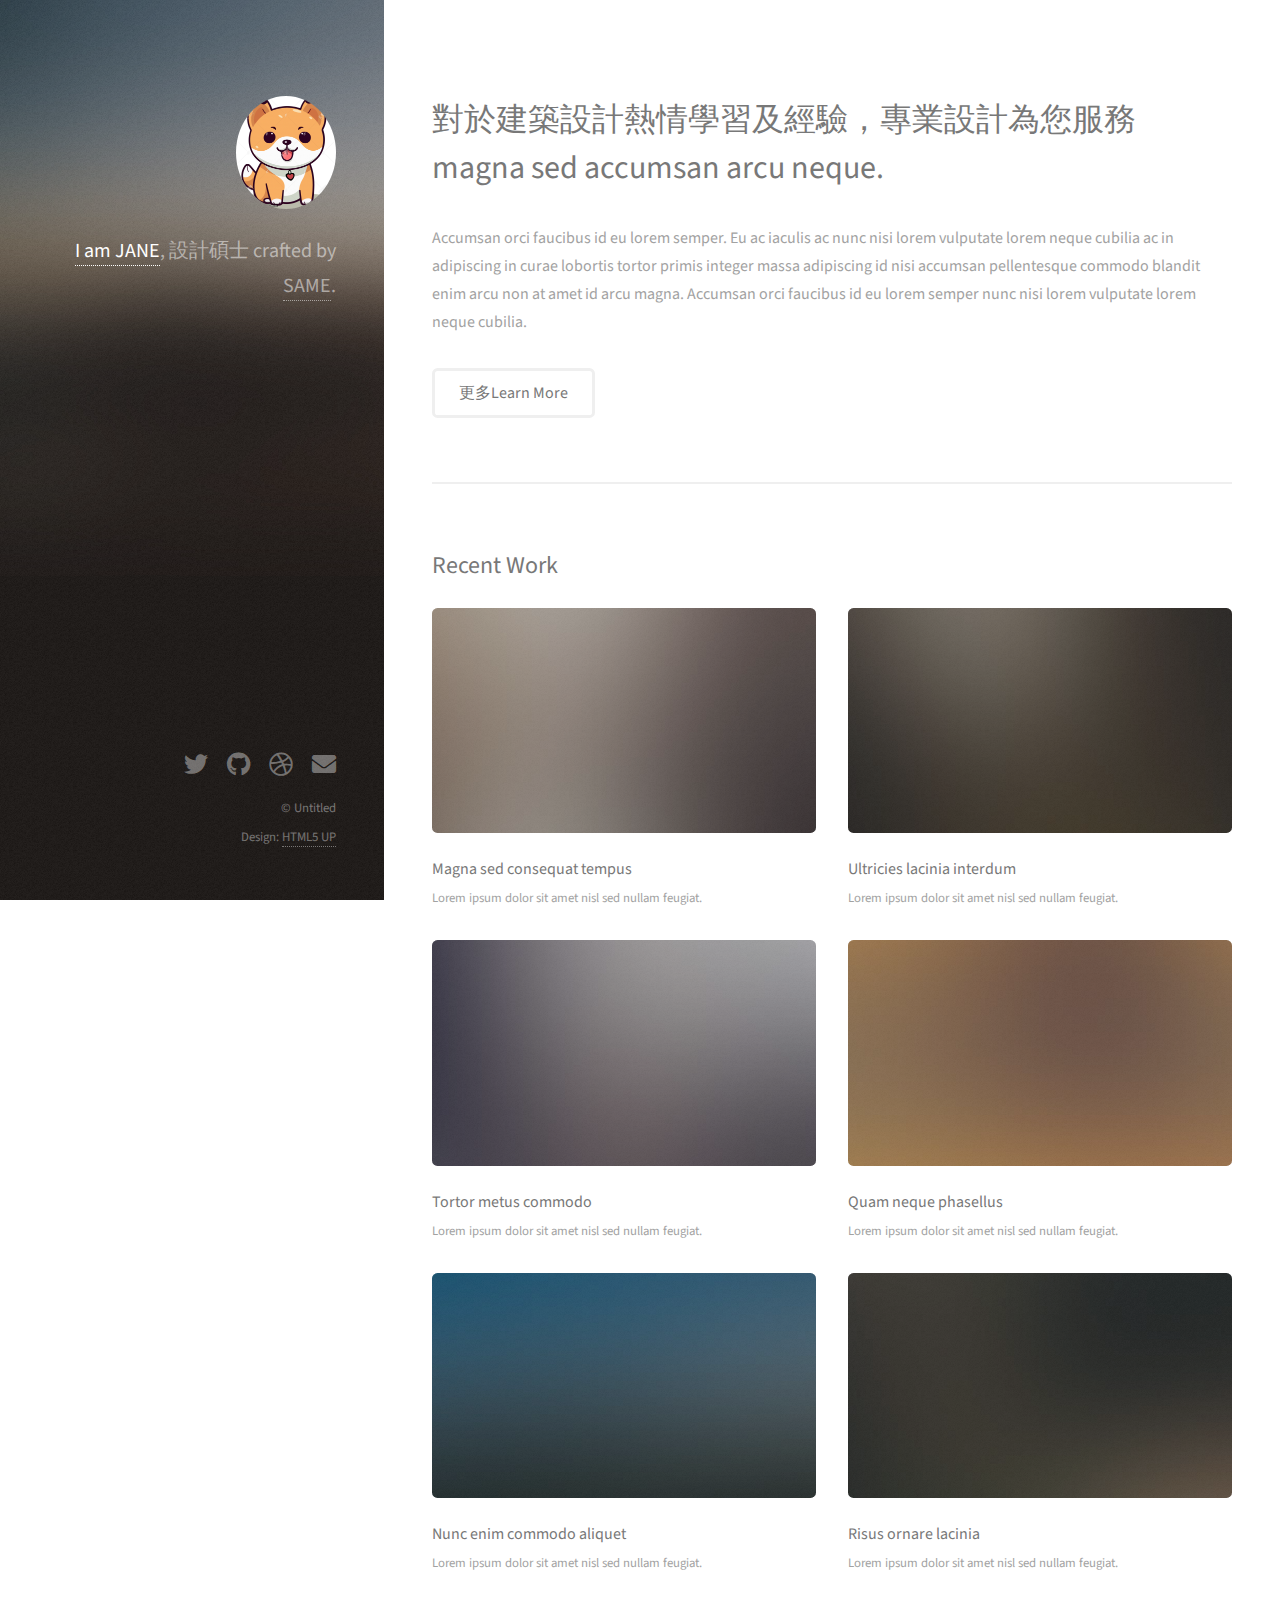
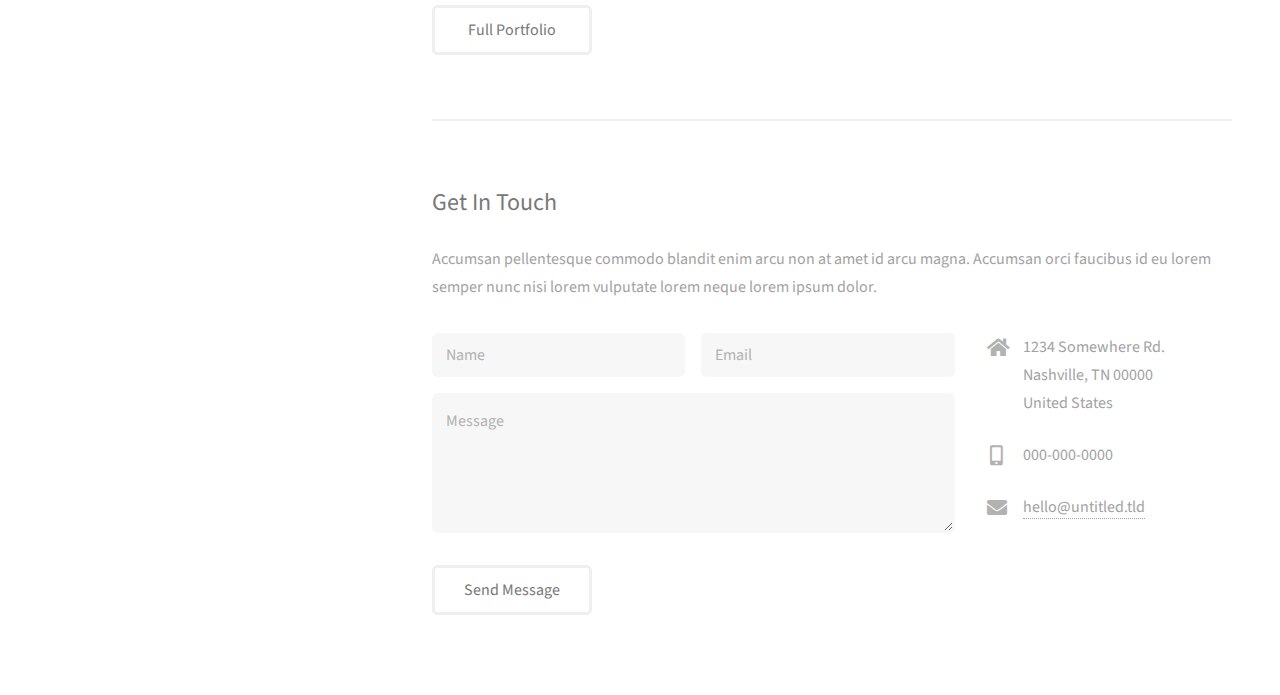
==== commit acf75784: "0620-6" ====
--- a/1簡介/index.html
+++ b/1簡介/index.html
@@ -16,7 +16,7 @@
 		<!-- Header -->
 			<header id="header">
 				<div class="inner">
-					<a href="#" class="image avatar"><img src="images/avatar.jpg" alt="" /></a>
+					<a href="#" class="image avatar"><img src="images/ME.jpg" alt="" /></a>
 					<h1><strong><a href="../1簡介.html">I am JANE</a></strong>, 設計碩士</br>
 					
 					crafted by <a href="http://html5up.net">SAME</a>.</h1>
@@ -29,12 +29,12 @@
 				<!-- One -->
 					<section id="one">
 						<header class="major">
-							<h2>Ipsum lorem dolor aliquam ante commodo<br />
+							<h2>對於建築設計熱情學習及經驗，專業設計為您服務<br />
 							magna sed accumsan arcu neque.</h2>
 						</header>
 						<p>Accumsan orci faucibus id eu lorem semper. Eu ac iaculis ac nunc nisi lorem vulputate lorem neque cubilia ac in adipiscing in curae lobortis tortor primis integer massa adipiscing id nisi accumsan pellentesque commodo blandit enim arcu non at amet id arcu magna. Accumsan orci faucibus id eu lorem semper nunc nisi lorem vulputate lorem neque cubilia.</p>
 						<ul class="actions">
-							<li><a href="#" class="button">Learn More</a></li>
+							<li><a href="#" class="button">更多Learn More</a></li>
 						</ul>
 					</section>
 
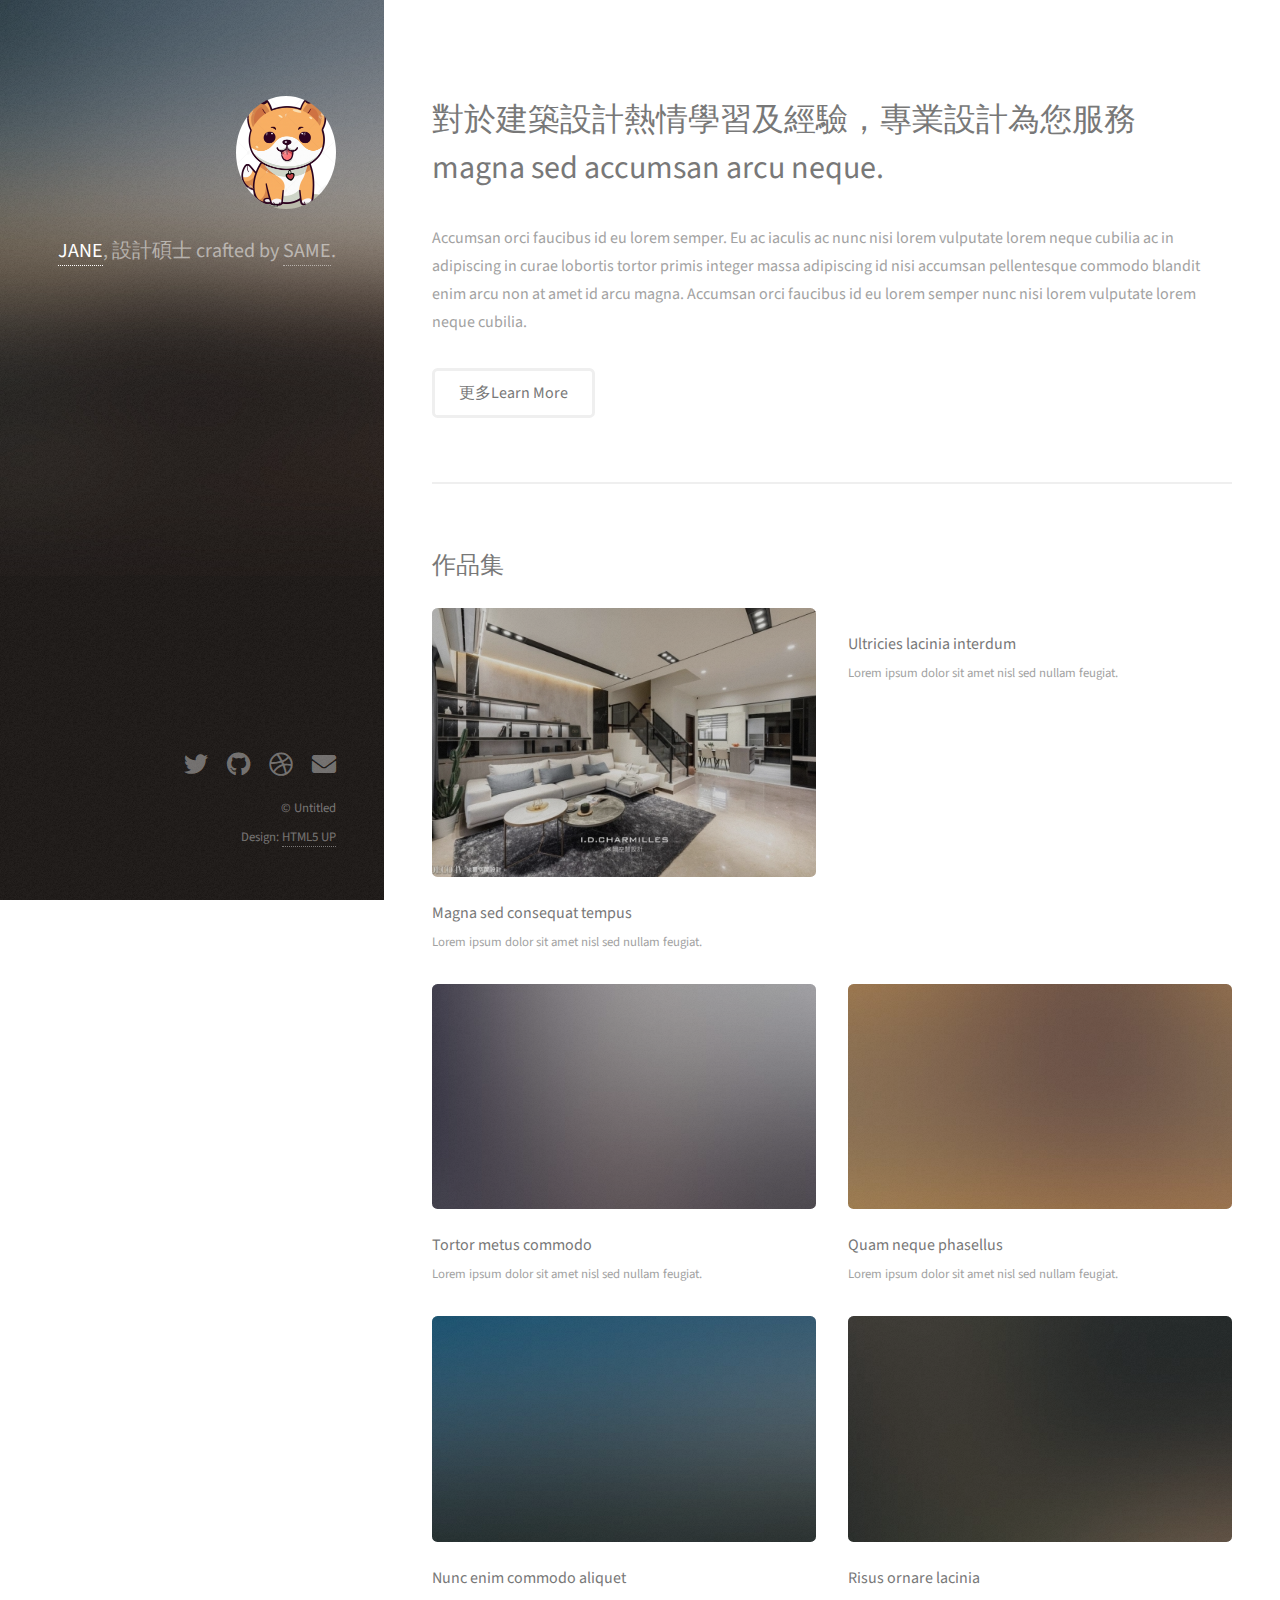
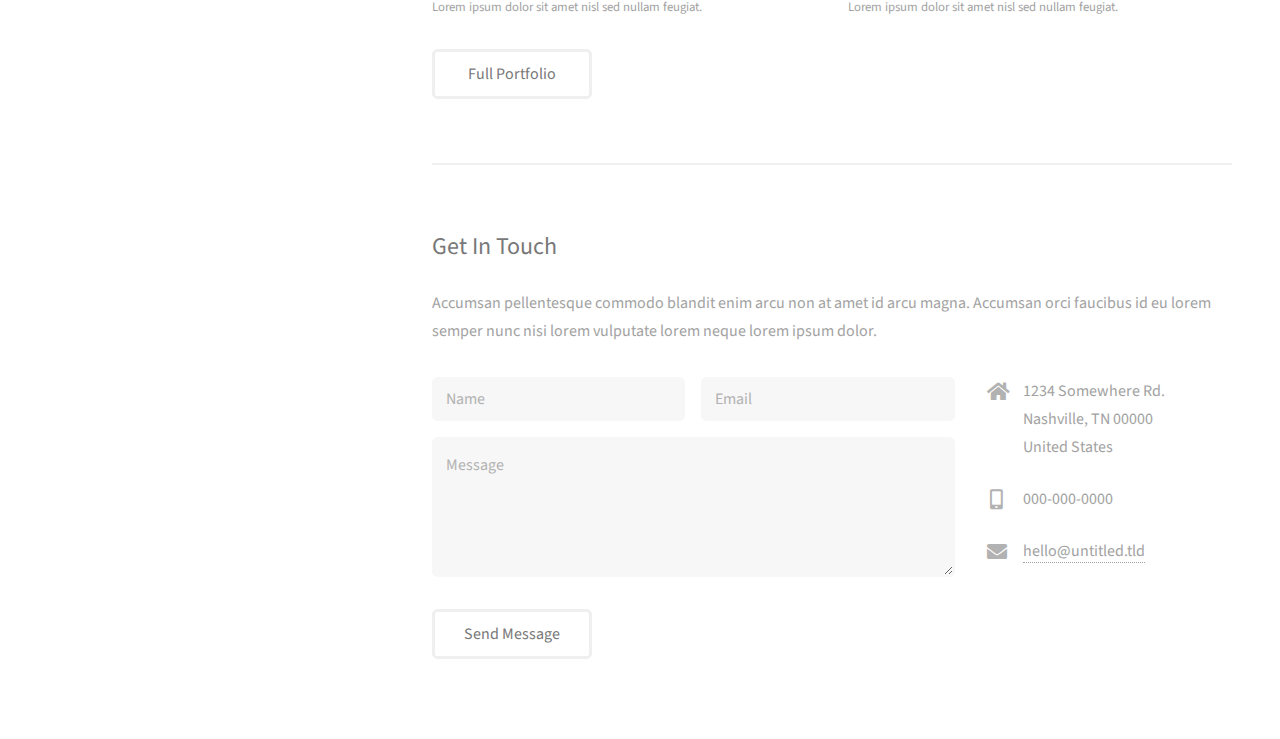
==== commit 3f3e3824: "0620-6" ====
--- a/1簡介/index.html
+++ b/1簡介/index.html
@@ -17,7 +17,7 @@
 			<header id="header">
 				<div class="inner">
 					<a href="#" class="image avatar"><img src="images/ME.jpg" alt="" /></a>
-					<h1><strong><a href="../1簡介.html">I am JANE</a></strong>, 設計碩士</br>
+					<h1><strong><a href="../1簡介.html">JANE</a></strong>, 設計碩士</br>
 					
 					crafted by <a href="http://html5up.net">SAME</a>.</h1>
 				</div>
@@ -40,15 +40,15 @@
 
 				<!-- Two -->
 					<section id="two">
-						<h2>Recent Work</h2>
+						<h2>作品集</h2>
 						<div class="row">
 							<article class="col-6 col-12-xsmall work-item">
-								<a href="images/fulls/01.jpg" class="image fit thumb"><img src="images/thumbs/01.jpg" alt="" /></a>
+								<a href="images/fulls/06-11.jpg" class="image fit thumb"><img src="images/thumbs/0620-11.jpg" alt="" /></a>
 								<h3>Magna sed consequat tempus</h3>
 								<p>Lorem ipsum dolor sit amet nisl sed nullam feugiat.</p>
 							</article>
 							<article class="col-6 col-12-xsmall work-item">
-								<a href="images/fulls/02.jpg" class="image fit thumb"><img src="images/thumbs/02.jpg" alt="" /></a>
+								<a href="images/fulls/0620-7.jpg" class="image fit thumb"><img src="images/thumbs/0620-7.jpg" alt="" /></a>
 								<h3>Ultricies lacinia interdum</h3>
 								<p>Lorem ipsum dolor sit amet nisl sed nullam feugiat.</p>
 							</article>
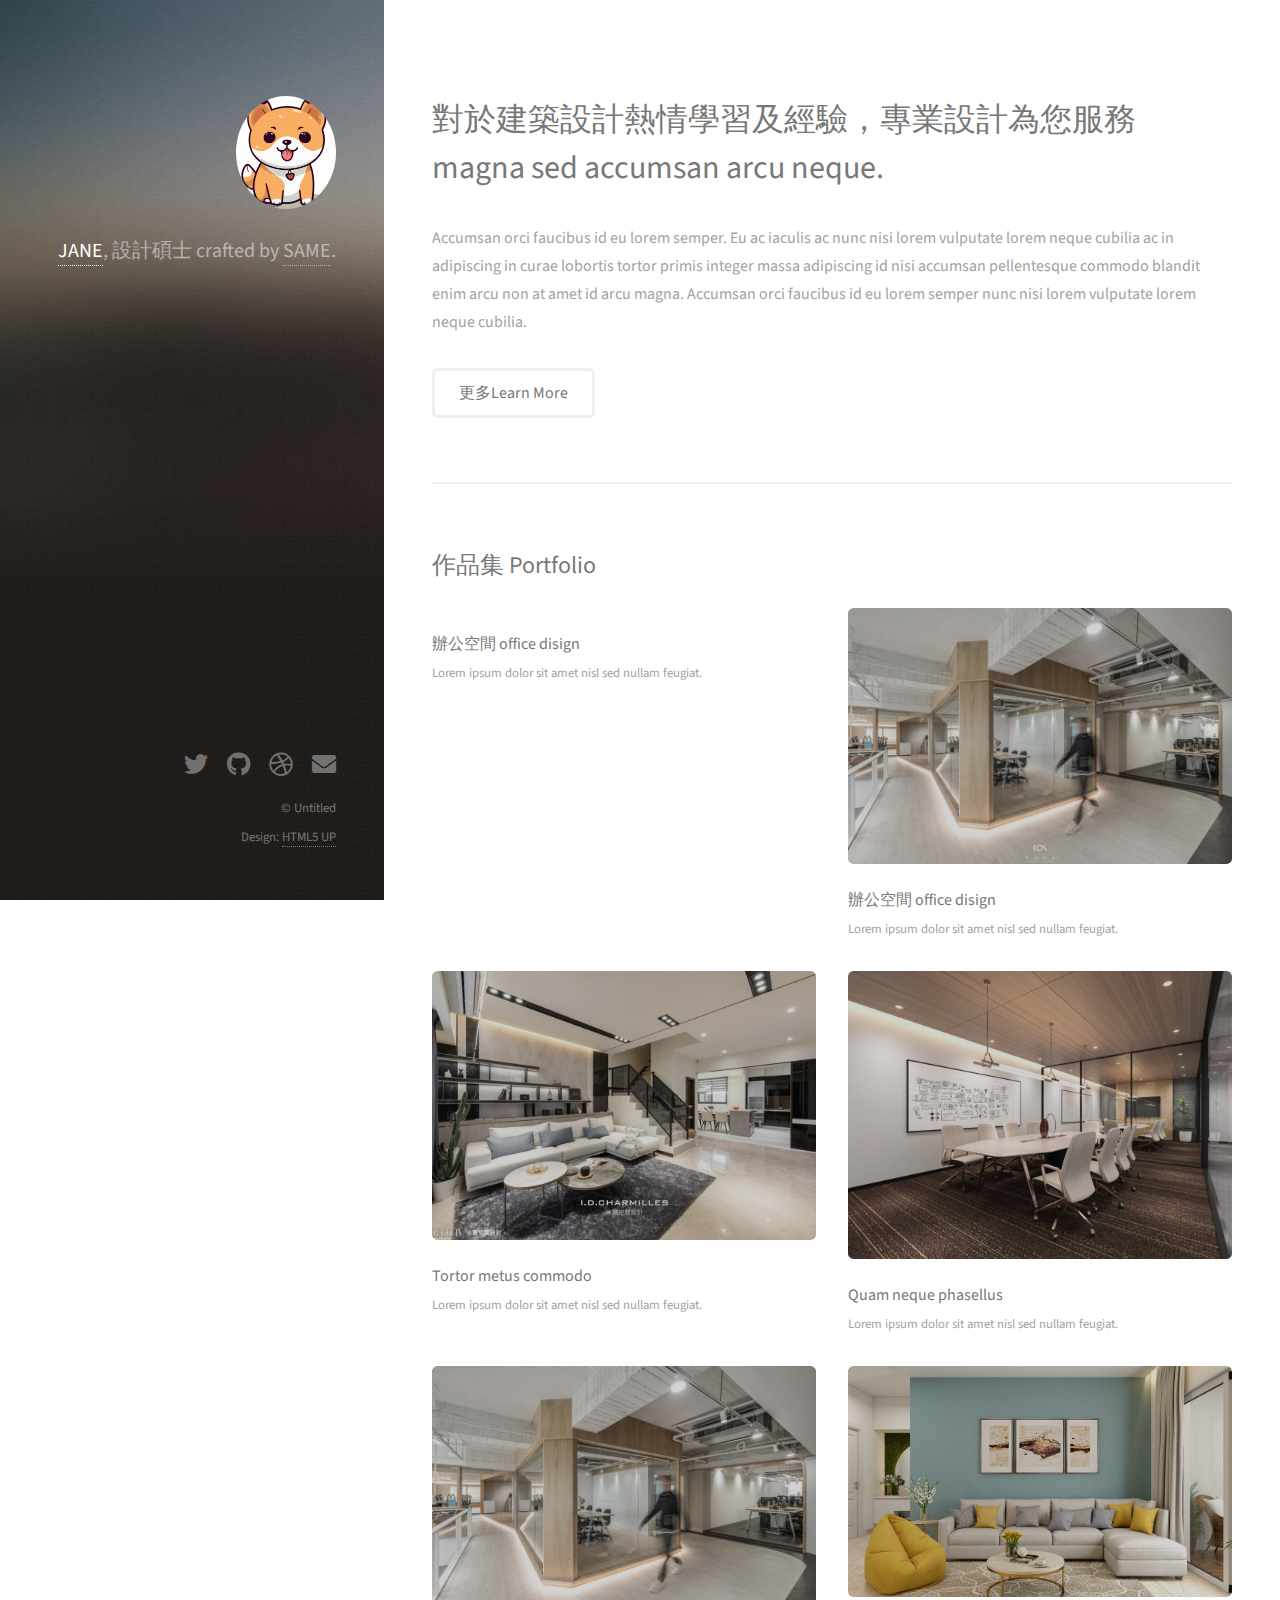
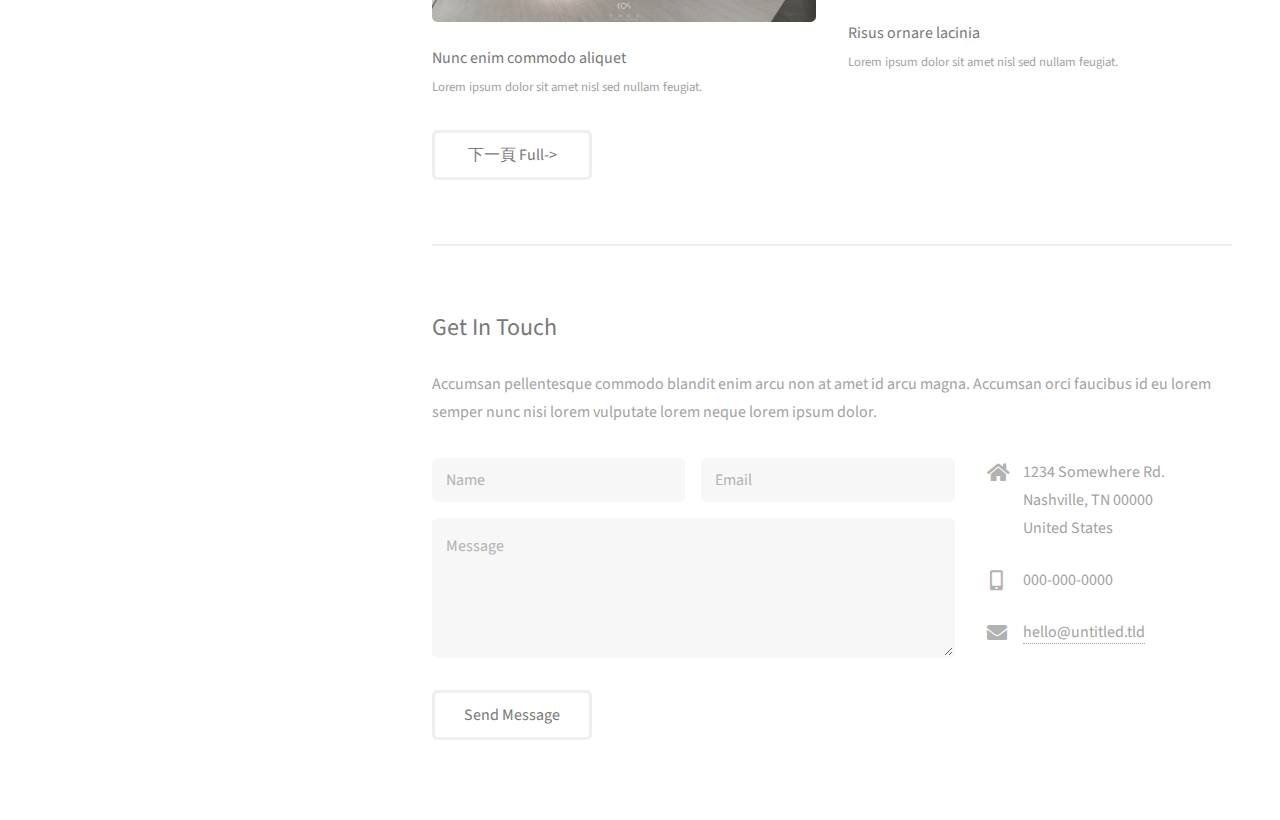
==== commit bcbdf077: "0621-1" ====
--- a/1簡介/index.html
+++ b/1簡介/index.html
@@ -40,41 +40,41 @@
 
 				<!-- Two -->
 					<section id="two">
-						<h2>作品集</h2>
+						<h2>作品集 Portfolio</h2>
 						<div class="row">
 							<article class="col-6 col-12-xsmall work-item">
-								<a href="images/fulls/06-11.jpg" class="image fit thumb"><img src="images/thumbs/0620-11.jpg" alt="" /></a>
-								<h3>Magna sed consequat tempus</h3>
-								<p>Lorem ipsum dolor sit amet nisl sed nullam feugiat.</p>
-							</article>
-							<article class="col-6 col-12-xsmall work-item">
-								<a href="images/fulls/0620-7.jpg" class="image fit thumb"><img src="images/thumbs/0620-7.jpg" alt="" /></a>
-								<h3>Ultricies lacinia interdum</h3>
-								<p>Lorem ipsum dolor sit amet nisl sed nullam feugiat.</p>
-							</article>
-							<article class="col-6 col-12-xsmall work-item">
-								<a href="images/fulls/03.jpg" class="image fit thumb"><img src="images/thumbs/03.jpg" alt="" /></a>
+								<a href="images/fulls/0620-25.jpg" class="image fit thumb"><img src="images/thumbs/0620-25.jpg" alt="" /></a>
+								<h3>辦公空間 office disign</h3>
+								<p>Lorem ipsum dolor sit amet nisl sed nullam feugiat.</p>
+							</article>
+							<article class="col-6 col-12-xsmall work-item">
+								<a href="images/fulls/0620-23.jpg" class="image fit thumb"><img src="images/thumbs/0620-23.jpg" alt="" /></a>
+								<h3>辦公空間 office disign</h3>
+								<p>Lorem ipsum dolor sit amet nisl sed nullam feugiat.</p>
+							</article>
+							<article class="col-6 col-12-xsmall work-item">
+								<a href="images/fulls/0620-11.jpg" class="image fit thumb"><img src="images/thumbs/0620-11.jpg" alt="" /></a>
 								<h3>Tortor metus commodo</h3>
 								<p>Lorem ipsum dolor sit amet nisl sed nullam feugiat.</p>
 							</article>
 							<article class="col-6 col-12-xsmall work-item">
-								<a href="images/fulls/04.jpg" class="image fit thumb"><img src="images/thumbs/04.jpg" alt="" /></a>
+								<a href="images/fulls/0620-21.jpg" class="image fit thumb"><img src="images/thumbs/0620-21.jpg" alt="" /></a>
 								<h3>Quam neque phasellus</h3>
 								<p>Lorem ipsum dolor sit amet nisl sed nullam feugiat.</p>
 							</article>
 							<article class="col-6 col-12-xsmall work-item">
-								<a href="images/fulls/05.jpg" class="image fit thumb"><img src="images/thumbs/05.jpg" alt="" /></a>
+								<a href="images/fulls/0620-23.jpg" class="image fit thumb"><img src="images/thumbs/0620-23.jpg" alt="" /></a>
 								<h3>Nunc enim commodo aliquet</h3>
 								<p>Lorem ipsum dolor sit amet nisl sed nullam feugiat.</p>
 							</article>
 							<article class="col-6 col-12-xsmall work-item">
-								<a href="images/fulls/06.jpg" class="image fit thumb"><img src="images/thumbs/06.jpg" alt="" /></a>
+								<a href="images/fulls/0621-1.jpg" class="image fit thumb"><img src="images/thumbs/0621-1.jpg" alt="" /></a>
 								<h3>Risus ornare lacinia</h3>
 								<p>Lorem ipsum dolor sit amet nisl sed nullam feugiat.</p>
 							</article>
 						</div>
 						<ul class="actions">
-							<li><a href="#" class="button">Full Portfolio</a></li>
+							<li><a href="#" class="button">下一頁 Full-></a></li>
 						</ul>
 					</section>
 
